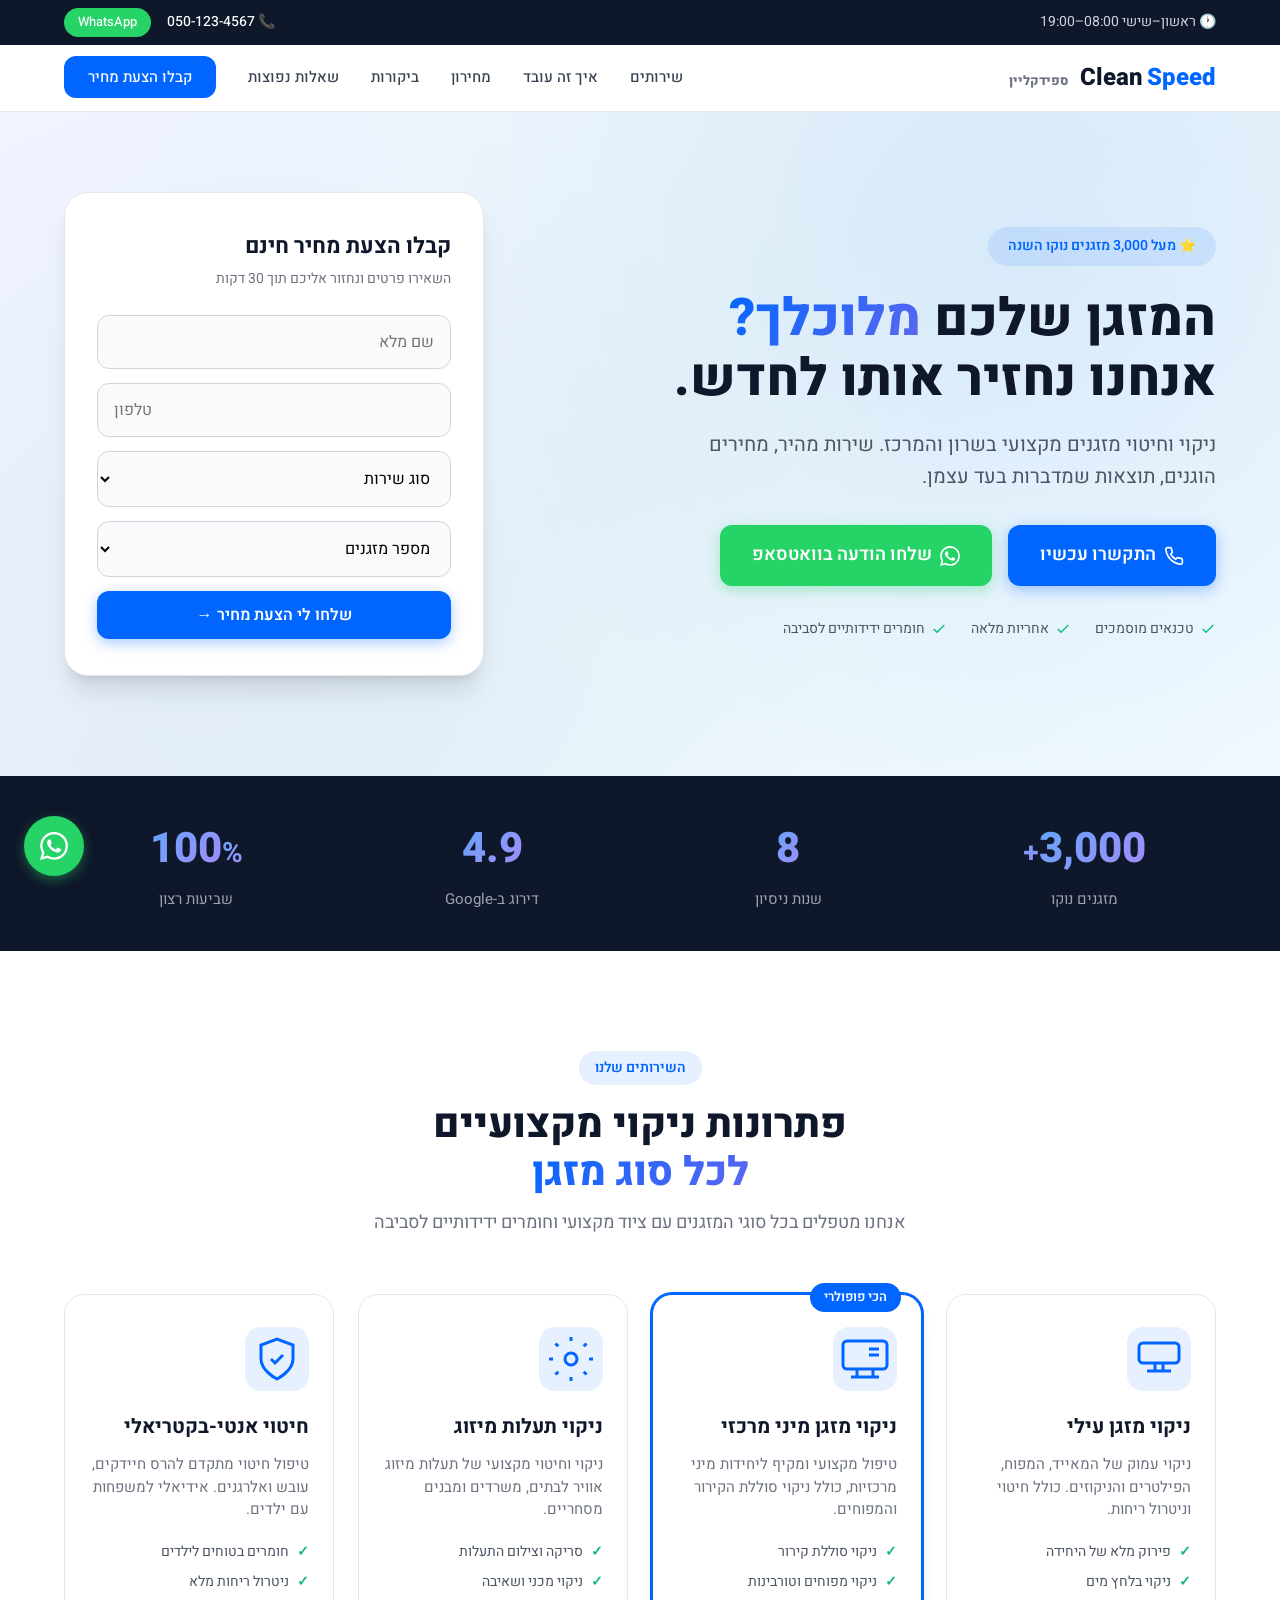
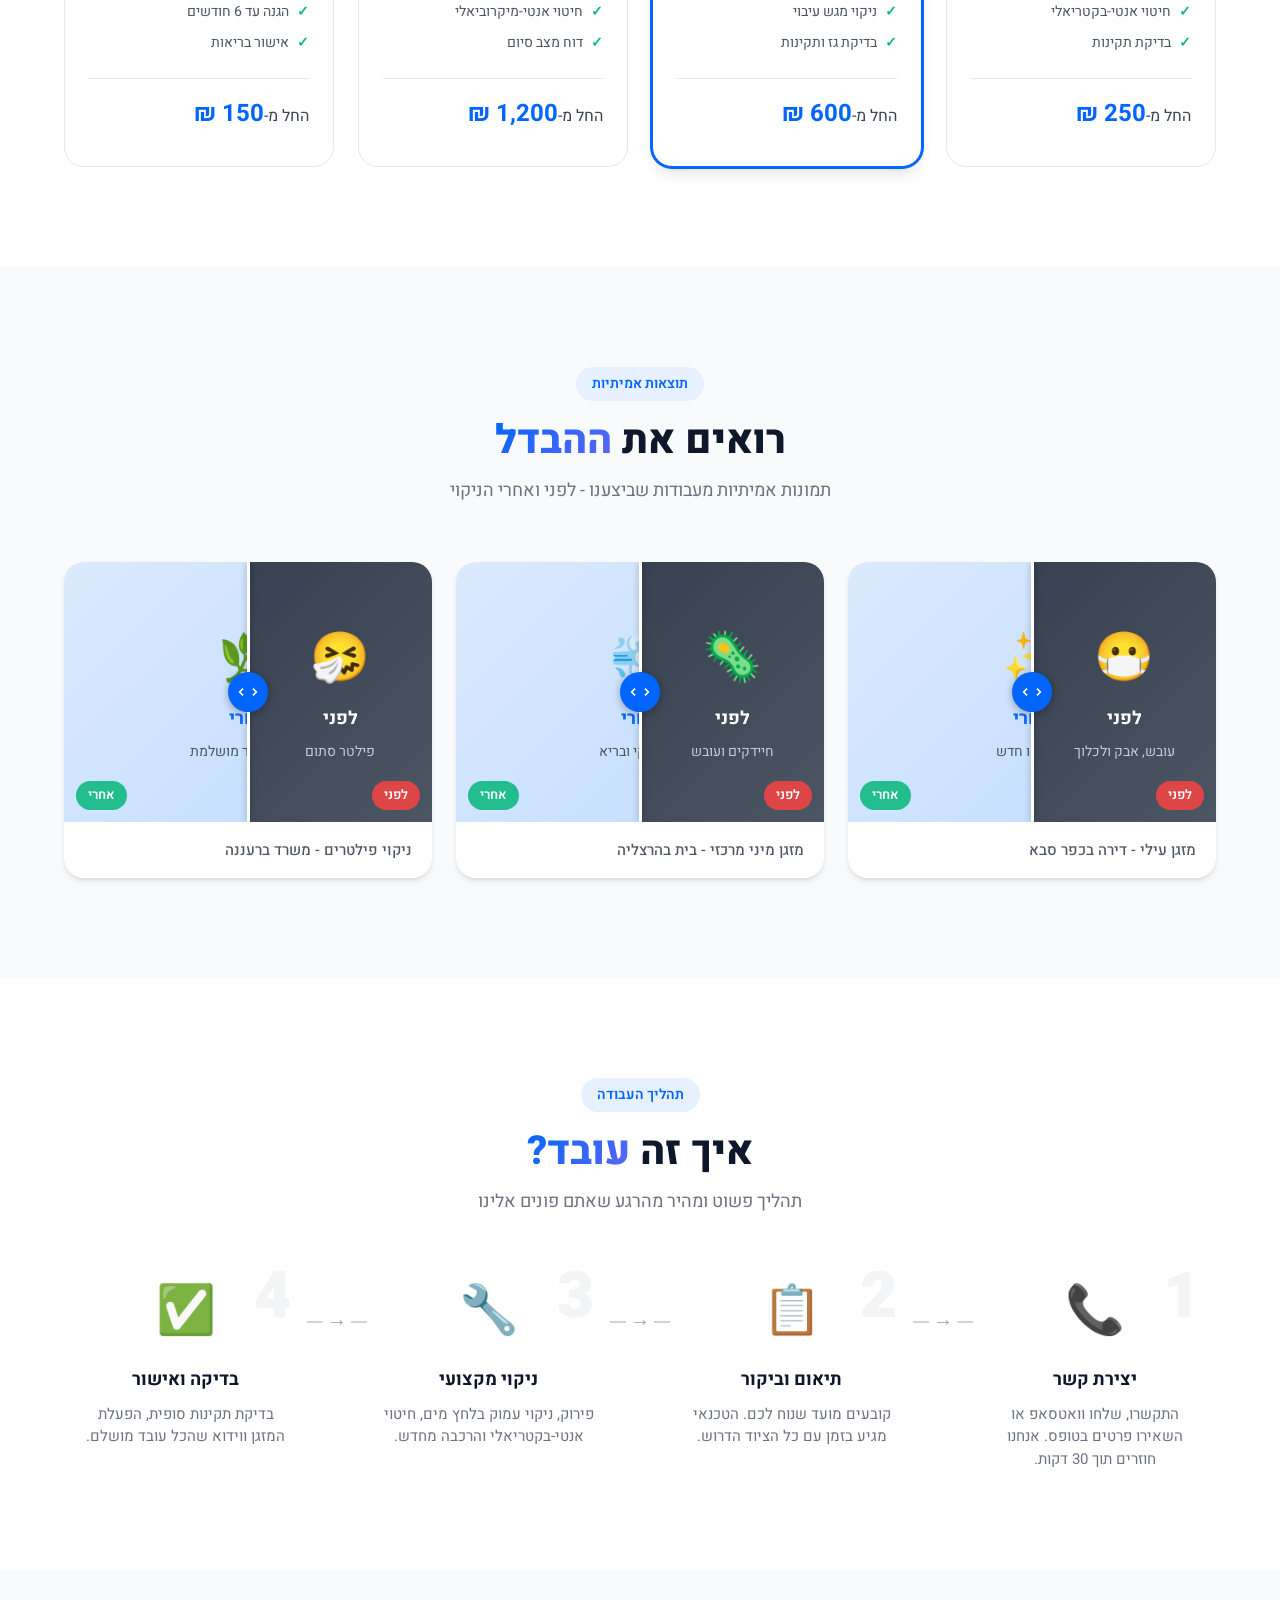
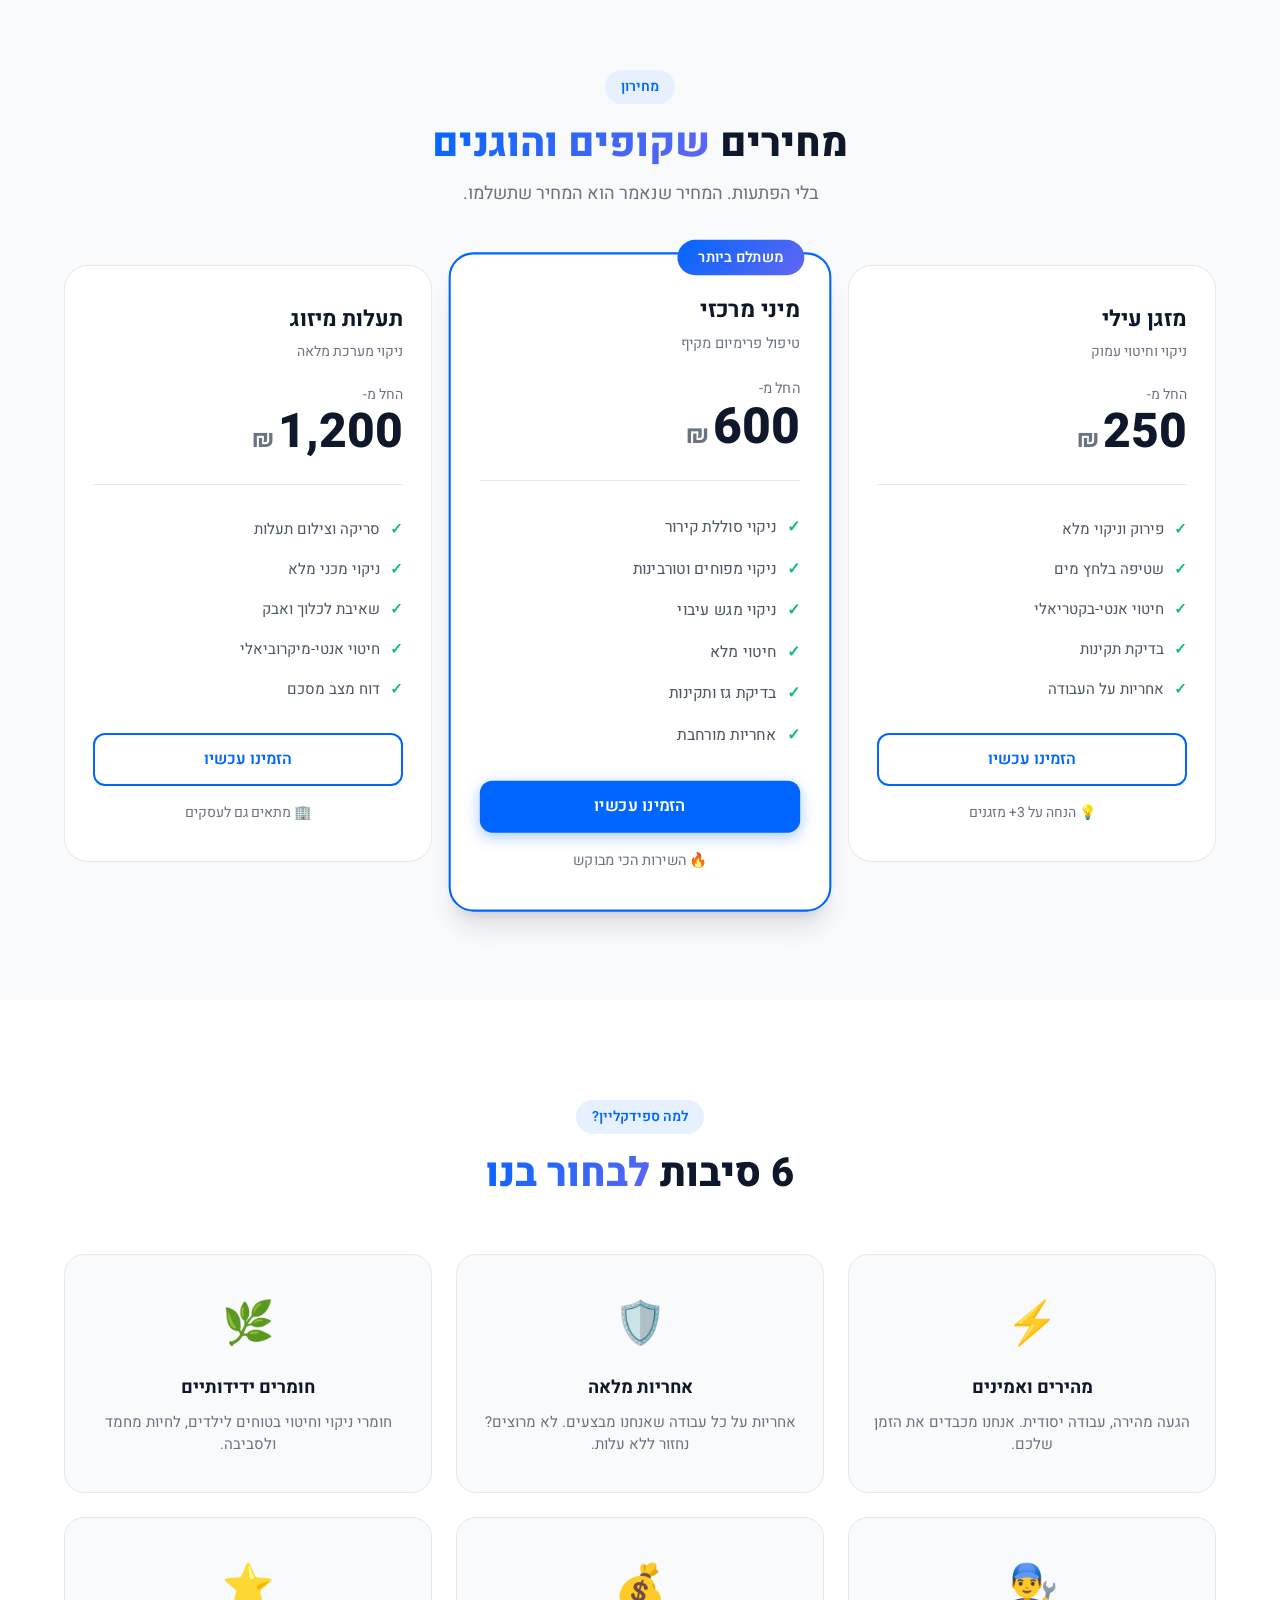
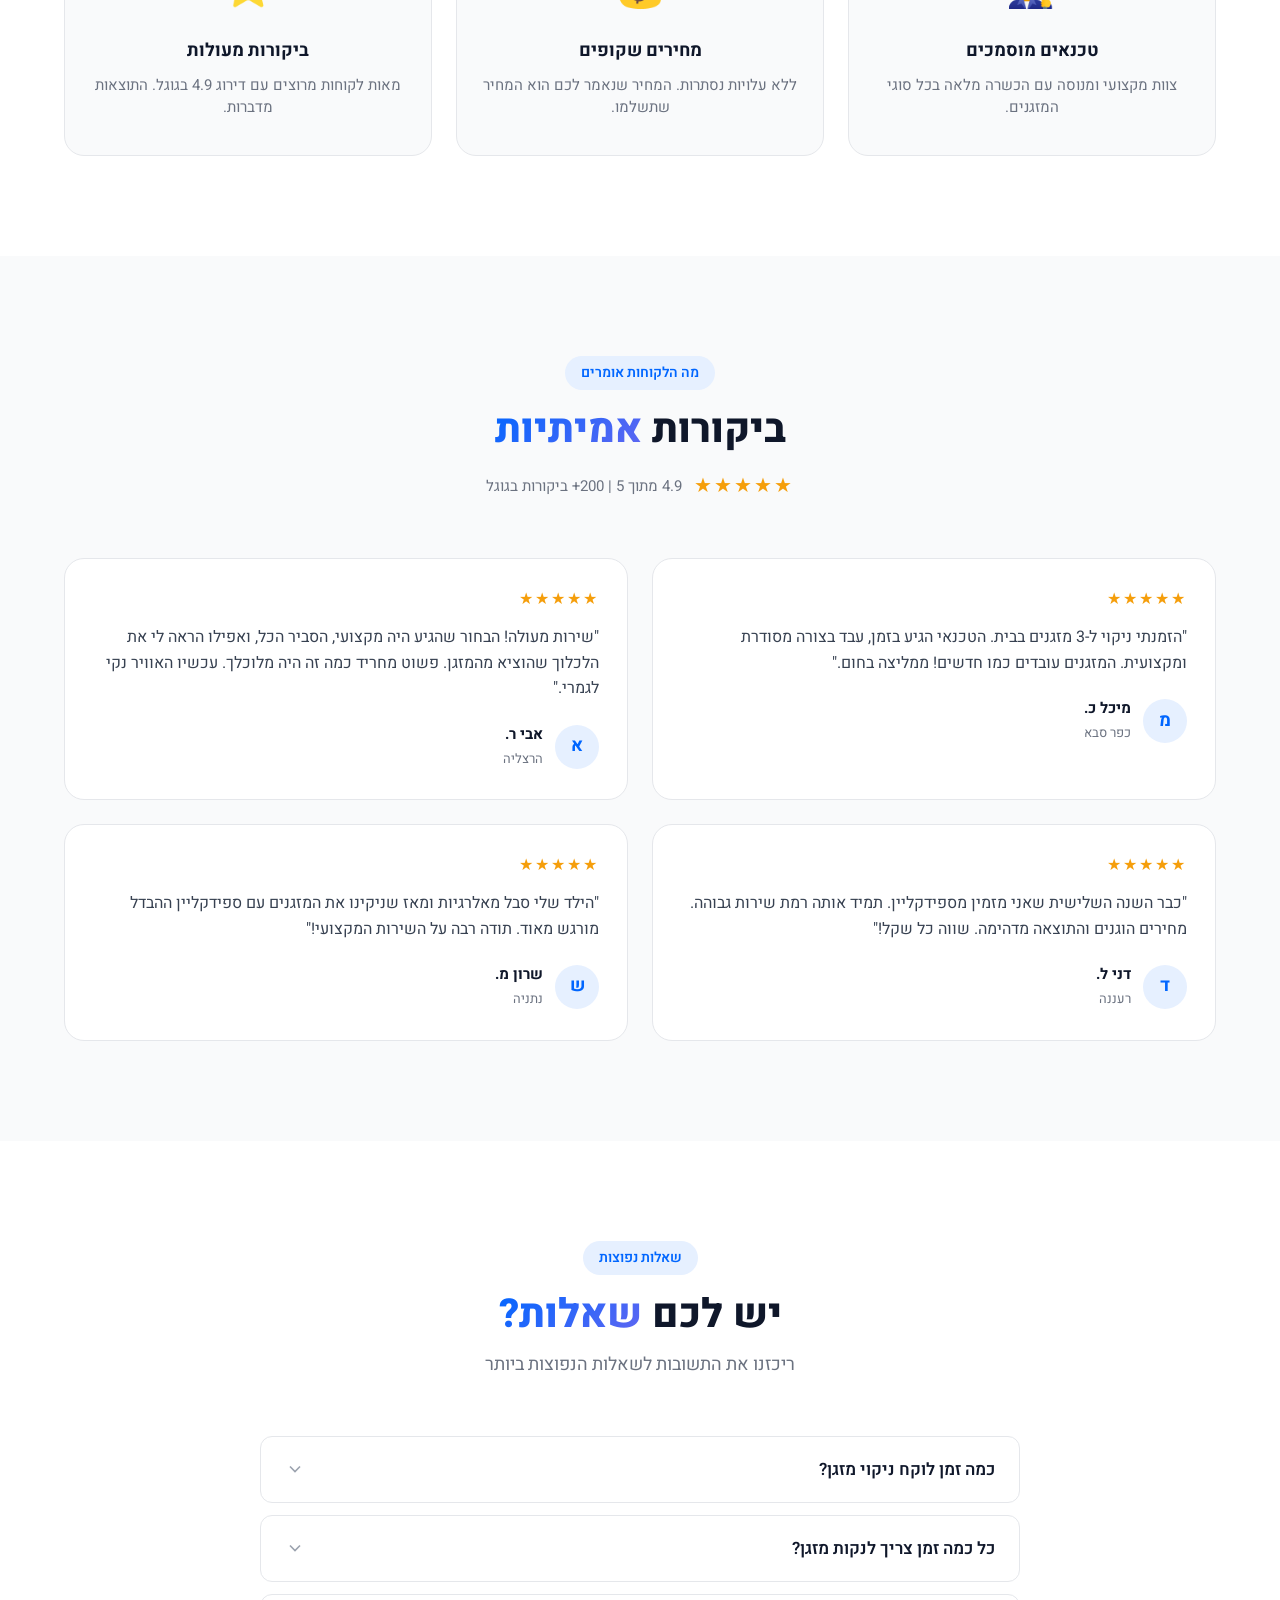
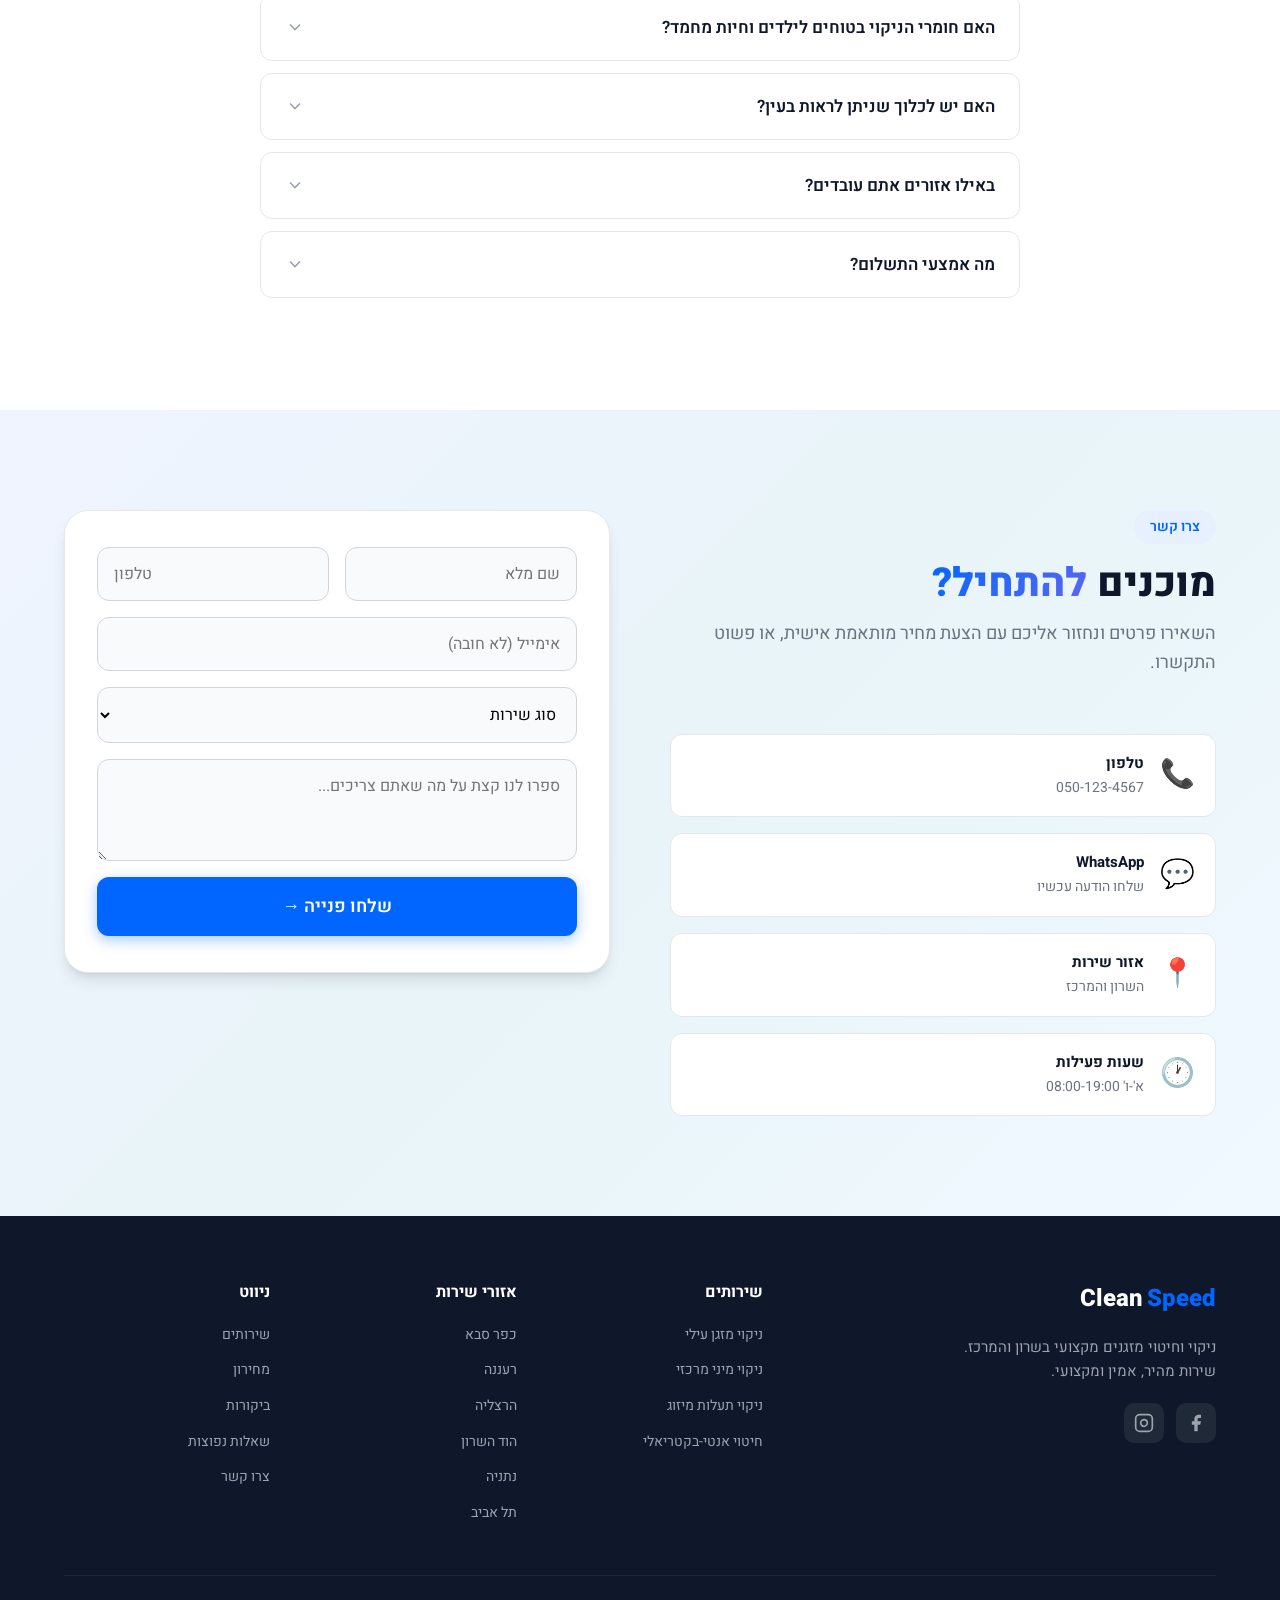
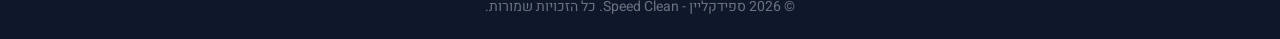
==== service/index.html @ d0c2c6c5 "Add /service slug page with updated SEO metadata Create service/index.html for lp.speed-clean.co.il/" ====
<!DOCTYPE html>
<html lang="he" dir="rtl">
<head>
  <meta charset="UTF-8" />
  <meta name="viewport" content="width=device-width, initial-scale=1.0" />
  <title>ספיד קלין | ניקוי וחיטוי מזגנים מקצועי - נשימה נקייה מתחילה כאן</title>
  <meta name="description" content="המזגן מוציא ריח רע? צורך יותר חשמל? ניקוי עמוק בטכנולוגיית לחץ מים, הסרת עובש וחיטוי אנטי-בקטריאלי תוך 60 דקות. הזמינו עכשיו שירות מקצועי בשרון ובמרכז" />
  <link rel="preconnect" href="https://fonts.googleapis.com" />
  <link rel="preconnect" href="https://fonts.gstatic.com" crossorigin />
  <link href="https://fonts.googleapis.com/css2?family=Heebo:wght@300;400;500;600;700;800;900&display=swap" rel="stylesheet" />
  <link rel="canonical" href="https://lp.speed-clean.co.il/service" />
  <link rel="stylesheet" href="../style.css" />
</head>
<body>
  <!-- Top Bar -->
  <div class="top-bar">
    <div class="container top-bar-inner">
      <span class="top-bar-text">🕐 ראשון–שישי 08:00–19:00</span>
      <div class="top-bar-actions">
        <a href="tel:0501234567" class="top-bar-phone">📞 050-123-4567</a>
        <a href="https://wa.me/972501234567" class="top-bar-whatsapp" target="_blank" rel="noopener">WhatsApp</a>
      </div>
    </div>
  </div>

  <!-- Navigation -->
  <nav class="navbar" id="navbar">
    <div class="container nav-inner">
      <a href="#" class="logo">
        <span class="logo-speed">Speed</span><span class="logo-clean">Clean</span>
        <span class="logo-he">ספידקליין</span>
      </a>
      <button class="mobile-menu-btn" id="mobileMenuBtn" aria-label="תפריט">
        <span></span><span></span><span></span>
      </button>
      <ul class="nav-links" id="navLinks">
        <li><a href="#services">שירותים</a></li>
        <li><a href="#process">איך זה עובד</a></li>
        <li><a href="#pricing">מחירון</a></li>
        <li><a href="#reviews">ביקורות</a></li>
        <li><a href="#faq">שאלות נפוצות</a></li>
        <li><a href="#contact" class="nav-cta">קבלו הצעת מחיר</a></li>
      </ul>
    </div>
  </nav>

  <!-- Hero Section -->
  <section class="hero" id="hero">
    <div class="hero-bg"></div>
    <div class="container hero-inner">
      <div class="hero-content">
        <div class="hero-badge">⭐ מעל 3,000 מזגנים נוקו השנה</div>
        <h1>המזגן שלכם <span class="text-gradient">מלוכלך?</span><br />אנחנו נחזיר אותו לחדש.</h1>
        <p class="hero-sub">ניקוי וחיטוי מזגנים מקצועי בשרון והמרכז. שירות מהיר, מחירים הוגנים, תוצאות שמדברות בעד עצמן.</p>
        <div class="hero-buttons">
          <a href="tel:0501234567" class="btn btn-primary btn-lg">
            <svg width="20" height="20" viewBox="0 0 24 24" fill="none" stroke="currentColor" stroke-width="2"><path d="M22 16.92v3a2 2 0 0 1-2.18 2 19.79 19.79 0 0 1-8.63-3.07 19.5 19.5 0 0 1-6-6 19.79 19.79 0 0 1-3.07-8.67A2 2 0 0 1 4.11 2h3a2 2 0 0 1 2 1.72c.127.96.361 1.903.7 2.81a2 2 0 0 1-.45 2.11L8.09 9.91a16 16 0 0 0 6 6l1.27-1.27a2 2 0 0 1 2.11-.45c.907.339 1.85.573 2.81.7A2 2 0 0 1 22 16.92z"/></svg>
            התקשרו עכשיו
          </a>
          <a href="https://wa.me/972501234567?text=היי, אשמח לקבל הצעת מחיר לניקוי מזגן" class="btn btn-whatsapp btn-lg" target="_blank" rel="noopener">
            <svg width="20" height="20" viewBox="0 0 24 24" fill="currentColor"><path d="M17.472 14.382c-.297-.149-1.758-.867-2.03-.967-.273-.099-.471-.148-.67.15-.197.297-.767.966-.94 1.164-.173.199-.347.223-.644.075-.297-.15-1.255-.463-2.39-1.475-.883-.788-1.48-1.761-1.653-2.059-.173-.297-.018-.458.13-.606.134-.133.298-.347.446-.52.149-.174.198-.298.298-.497.099-.198.05-.371-.025-.52-.075-.149-.669-1.612-.916-2.207-.242-.579-.487-.5-.669-.51-.173-.008-.371-.01-.57-.01-.198 0-.52.074-.792.372-.272.297-1.04 1.016-1.04 2.479 0 1.462 1.065 2.875 1.213 3.074.149.198 2.096 3.2 5.077 4.487.709.306 1.262.489 1.694.625.712.227 1.36.195 1.871.118.571-.085 1.758-.719 2.006-1.413.248-.694.248-1.289.173-1.413-.074-.124-.272-.198-.57-.347m-5.421 7.403h-.004a9.87 9.87 0 01-5.031-1.378l-.361-.214-3.741.982.998-3.648-.235-.374a9.86 9.86 0 01-1.51-5.26c.001-5.45 4.436-9.884 9.888-9.884 2.64 0 5.122 1.03 6.988 2.898a9.825 9.825 0 012.893 6.994c-.003 5.45-4.437 9.884-9.885 9.884m8.413-18.297A11.815 11.815 0 0012.05 0C5.495 0 .16 5.335.157 11.892c0 2.096.547 4.142 1.588 5.945L.057 24l6.305-1.654a11.882 11.882 0 005.683 1.448h.005c6.554 0 11.89-5.335 11.893-11.893a11.821 11.821 0 00-3.48-8.413z"/></svg>
            שלחו הודעה בוואטסאפ
          </a>
        </div>
        <div class="hero-trust">
          <div class="trust-item">
            <svg width="16" height="16" viewBox="0 0 24 24" fill="none" stroke="#10b981" stroke-width="2"><polyline points="20 6 9 17 4 12"/></svg>
            <span>טכנאים מוסמכים</span>
          </div>
          <div class="trust-item">
            <svg width="16" height="16" viewBox="0 0 24 24" fill="none" stroke="#10b981" stroke-width="2"><polyline points="20 6 9 17 4 12"/></svg>
            <span>אחריות מלאה</span>
          </div>
          <div class="trust-item">
            <svg width="16" height="16" viewBox="0 0 24 24" fill="none" stroke="#10b981" stroke-width="2"><polyline points="20 6 9 17 4 12"/></svg>
            <span>חומרים ידידותיים לסביבה</span>
          </div>
        </div>
      </div>
      <div class="hero-form-wrapper">
        <div class="hero-form-card">
          <h3>קבלו הצעת מחיר חינם</h3>
          <p>השאירו פרטים ונחזור אליכם תוך 30 דקות</p>
          <form class="hero-form" id="heroForm">
            <input type="text" name="name" placeholder="שם מלא" required />
            <input type="tel" name="phone" placeholder="טלפון" required />
            <select name="service" required>
              <option value="" disabled selected>סוג שירות</option>
              <option value="wall">ניקוי מזגן עילי</option>
              <option value="mini-central">ניקוי מזגן מיני מרכזי</option>
              <option value="ducts">ניקוי תעלות מיזוג</option>
              <option value="disinfection">חיטוי אנטי-בקטריאלי</option>
              <option value="other">אחר</option>
            </select>
            <select name="units">
              <option value="" disabled selected>מספר מזגנים</option>
              <option value="1">מזגן 1</option>
              <option value="2">2 מזגנים</option>
              <option value="3">3 מזגנים</option>
              <option value="4">4 מזגנים</option>
              <option value="5+">5 ומעלה</option>
            </select>
            <button type="submit" class="btn btn-primary btn-block">שלחו לי הצעת מחיר →</button>
          </form>
        </div>
      </div>
    </div>
  </section>

  <!-- Stats Bar -->
  <section class="stats-bar">
    <div class="container stats-inner">
      <div class="stat-item">
        <span class="stat-number" data-target="3000">0</span><span class="stat-plus">+</span>
        <span class="stat-label">מזגנים נוקו</span>
      </div>
      <div class="stat-item">
        <span class="stat-number" data-target="8">0</span>
        <span class="stat-label">שנות ניסיון</span>
      </div>
      <div class="stat-item">
        <span class="stat-number" data-target="4.9" data-decimals="1">0</span>
        <span class="stat-label">דירוג ב-Google</span>
      </div>
      <div class="stat-item">
        <span class="stat-number" data-target="100">0</span><span class="stat-percent">%</span>
        <span class="stat-label">שביעות רצון</span>
      </div>
    </div>
  </section>

  <!-- Services Section -->
  <section class="services" id="services">
    <div class="container">
      <div class="section-header">
        <span class="section-tag">השירותים שלנו</span>
        <h2>פתרונות ניקוי מקצועיים<br /><span class="text-gradient">לכל סוג מזגן</span></h2>
        <p>אנחנו מטפלים בכל סוגי המזגנים עם ציוד מקצועי וחומרים ידידותיים לסביבה</p>
      </div>
      <div class="services-grid">
        <div class="service-card">
          <div class="service-icon">
            <svg width="48" height="48" viewBox="0 0 24 24" fill="none" stroke="currentColor" stroke-width="1.5"><rect x="2" y="4" width="20" height="10" rx="2"/><path d="M6 18h12"/><path d="M10 14v4"/><path d="M14 14v4"/><path d="M6 8h.01M9 8h.01M12 8h.01"/></svg>
          </div>
          <h3>ניקוי מזגן עילי</h3>
          <p>ניקוי עמוק של המאייד, המפוח, הפילטרים והניקוזים. כולל חיטוי וניטרול ריחות.</p>
          <ul class="service-features">
            <li>פירוק מלא של היחידה</li>
            <li>ניקוי בלחץ מים</li>
            <li>חיטוי אנטי-בקטריאלי</li>
            <li>בדיקת תקינות</li>
          </ul>
          <div class="service-price">החל מ-<strong>250 ₪</strong></div>
        </div>
        <div class="service-card featured">
          <div class="service-badge">הכי פופולרי</div>
          <div class="service-icon">
            <svg width="48" height="48" viewBox="0 0 24 24" fill="none" stroke="currentColor" stroke-width="1.5"><rect x="1" y="3" width="22" height="14" rx="2"/><path d="M5 21h14"/><path d="M8 17v4"/><path d="M16 17v4"/><path d="M5 7h.01M8 7h.01M11 7h.01M5 10h.01M8 10h.01M11 10h.01M14 7h5M14 10h5"/></svg>
          </div>
          <h3>ניקוי מזגן מיני מרכזי</h3>
          <p>טיפול מקצועי ומקיף ליחידות מיני מרכזיות, כולל ניקוי סוללת הקירור והמפוחים.</p>
          <ul class="service-features">
            <li>ניקוי סוללת קירור</li>
            <li>ניקוי מפוחים וטורבינות</li>
            <li>ניקוי מגש עיבוי</li>
            <li>בדיקת גז ותקינות</li>
          </ul>
          <div class="service-price">החל מ-<strong>600 ₪</strong></div>
        </div>
        <div class="service-card">
          <div class="service-icon">
            <svg width="48" height="48" viewBox="0 0 24 24" fill="none" stroke="currentColor" stroke-width="1.5"><circle cx="12" cy="12" r="3"/><path d="M12 1v2M12 21v2M4.22 4.22l1.42 1.42M18.36 18.36l1.42 1.42M1 12h2M21 12h2M4.22 19.78l1.42-1.42M18.36 5.64l1.42-1.42"/></svg>
          </div>
          <h3>ניקוי תעלות מיזוג</h3>
          <p>ניקוי וחיטוי מקצועי של תעלות מיזוג אוויר לבתים, משרדים ומבנים מסחריים.</p>
          <ul class="service-features">
            <li>סריקה וצילום התעלות</li>
            <li>ניקוי מכני ושאיבה</li>
            <li>חיטוי אנטי-מיקרוביאלי</li>
            <li>דוח מצב סיום</li>
          </ul>
          <div class="service-price">החל מ-<strong>1,200 ₪</strong></div>
        </div>
        <div class="service-card">
          <div class="service-icon">
            <svg width="48" height="48" viewBox="0 0 24 24" fill="none" stroke="currentColor" stroke-width="1.5"><path d="M12 22s8-4 8-10V5l-8-3-8 3v7c0 6 8 10 8 10z"/><path d="M9 12l2 2 4-4"/></svg>
          </div>
          <h3>חיטוי אנטי-בקטריאלי</h3>
          <p>טיפול חיטוי מתקדם להרס חיידקים, עובש ואלרגנים. אידיאלי למשפחות עם ילדים.</p>
          <ul class="service-features">
            <li>חומרים בטוחים לילדים</li>
            <li>ניטרול ריחות מלא</li>
            <li>הגנה עד 6 חודשים</li>
            <li>אישור בריאות</li>
          </ul>
          <div class="service-price">החל מ-<strong>150 ₪</strong></div>
        </div>
      </div>
    </div>
  </section>

  <!-- Before/After Section -->
  <section class="before-after" id="results">
    <div class="container">
      <div class="section-header">
        <span class="section-tag">תוצאות אמיתיות</span>
        <h2>רואים את <span class="text-gradient">ההבדל</span></h2>
        <p>תמונות אמיתיות מעבודות שביצענו - לפני ואחרי הניקוי</p>
      </div>
      <div class="ba-grid">
        <div class="ba-card">
          <div class="ba-slider" data-ba>
            <div class="ba-before">
              <div class="ba-placeholder ba-dirty">
                <div class="ba-placeholder-icon">😷</div>
                <div class="ba-placeholder-text">לפני</div>
                <div class="ba-placeholder-desc">עובש, אבק ולכלוך</div>
              </div>
              <span class="ba-label">לפני</span>
            </div>
            <div class="ba-after">
              <div class="ba-placeholder ba-clean">
                <div class="ba-placeholder-icon">✨</div>
                <div class="ba-placeholder-text">אחרי</div>
                <div class="ba-placeholder-desc">נקי כמו חדש</div>
              </div>
              <span class="ba-label">אחרי</span>
            </div>
            <div class="ba-handle">
              <div class="ba-handle-line"></div>
              <div class="ba-handle-circle">
                <svg width="20" height="20" viewBox="0 0 24 24" fill="none" stroke="white" stroke-width="2"><path d="M18 8l4 4-4 4M6 8l-4 4 4 4"/></svg>
              </div>
              <div class="ba-handle-line"></div>
            </div>
          </div>
          <p class="ba-caption">מזגן עילי - דירה בכפר סבא</p>
        </div>
        <div class="ba-card">
          <div class="ba-slider" data-ba>
            <div class="ba-before">
              <div class="ba-placeholder ba-dirty">
                <div class="ba-placeholder-icon">🦠</div>
                <div class="ba-placeholder-text">לפני</div>
                <div class="ba-placeholder-desc">חיידקים ועובש</div>
              </div>
              <span class="ba-label">לפני</span>
            </div>
            <div class="ba-after">
              <div class="ba-placeholder ba-clean">
                <div class="ba-placeholder-icon">💨</div>
                <div class="ba-placeholder-text">אחרי</div>
                <div class="ba-placeholder-desc">אוויר נקי ובריא</div>
              </div>
              <span class="ba-label">אחרי</span>
            </div>
            <div class="ba-handle">
              <div class="ba-handle-line"></div>
              <div class="ba-handle-circle">
                <svg width="20" height="20" viewBox="0 0 24 24" fill="none" stroke="white" stroke-width="2"><path d="M18 8l4 4-4 4M6 8l-4 4 4 4"/></svg>
              </div>
              <div class="ba-handle-line"></div>
            </div>
          </div>
          <p class="ba-caption">מזגן מיני מרכזי - בית בהרצליה</p>
        </div>
        <div class="ba-card">
          <div class="ba-slider" data-ba>
            <div class="ba-before">
              <div class="ba-placeholder ba-dirty">
                <div class="ba-placeholder-icon">🤧</div>
                <div class="ba-placeholder-text">לפני</div>
                <div class="ba-placeholder-desc">פילטר סתום</div>
              </div>
              <span class="ba-label">לפני</span>
            </div>
            <div class="ba-after">
              <div class="ba-placeholder ba-clean">
                <div class="ba-placeholder-icon">🌿</div>
                <div class="ba-placeholder-text">אחרי</div>
                <div class="ba-placeholder-desc">זרימת אוויר מושלמת</div>
              </div>
              <span class="ba-label">אחרי</span>
            </div>
            <div class="ba-handle">
              <div class="ba-handle-line"></div>
              <div class="ba-handle-circle">
                <svg width="20" height="20" viewBox="0 0 24 24" fill="none" stroke="white" stroke-width="2"><path d="M18 8l4 4-4 4M6 8l-4 4 4 4"/></svg>
              </div>
              <div class="ba-handle-line"></div>
            </div>
          </div>
          <p class="ba-caption">ניקוי פילטרים - משרד ברעננה</p>
        </div>
      </div>
    </div>
  </section>

  <!-- Process Section -->
  <section class="process" id="process">
    <div class="container">
      <div class="section-header">
        <span class="section-tag">תהליך העבודה</span>
        <h2>איך זה <span class="text-gradient">עובד?</span></h2>
        <p>תהליך פשוט ומהיר מהרגע שאתם פונים אלינו</p>
      </div>
      <div class="process-steps">
        <div class="process-step">
          <div class="step-number">1</div>
          <div class="step-icon">📞</div>
          <h3>יצירת קשר</h3>
          <p>התקשרו, שלחו וואטסאפ או השאירו פרטים בטופס. אנחנו חוזרים תוך 30 דקות.</p>
        </div>
        <div class="process-connector"></div>
        <div class="process-step">
          <div class="step-number">2</div>
          <div class="step-icon">📋</div>
          <h3>תיאום וביקור</h3>
          <p>קובעים מועד שנוח לכם. הטכנאי מגיע בזמן עם כל הציוד הדרוש.</p>
        </div>
        <div class="process-connector"></div>
        <div class="process-step">
          <div class="step-number">3</div>
          <div class="step-icon">🔧</div>
          <h3>ניקוי מקצועי</h3>
          <p>פירוק, ניקוי עמוק בלחץ מים, חיטוי אנטי-בקטריאלי והרכבה מחדש.</p>
        </div>
        <div class="process-connector"></div>
        <div class="process-step">
          <div class="step-number">4</div>
          <div class="step-icon">✅</div>
          <h3>בדיקה ואישור</h3>
          <p>בדיקת תקינות סופית, הפעלת המזגן ווידוא שהכל עובד מושלם.</p>
        </div>
      </div>
    </div>
  </section>

  <!-- Pricing Section -->
  <section class="pricing" id="pricing">
    <div class="container">
      <div class="section-header">
        <span class="section-tag">מחירון</span>
        <h2>מחירים <span class="text-gradient">שקופים והוגנים</span></h2>
        <p>בלי הפתעות. המחיר שנאמר הוא המחיר שתשלמו.</p>
      </div>
      <div class="pricing-grid">
        <div class="price-card">
          <div class="price-header">
            <h3>מזגן עילי</h3>
            <p>ניקוי וחיטוי עמוק</p>
          </div>
          <div class="price-amount">
            <span class="price-from">החל מ-</span>
            <span class="price-value">250</span>
            <span class="price-currency">₪</span>
          </div>
          <ul class="price-features">
            <li>פירוק וניקוי מלא</li>
            <li>שטיפה בלחץ מים</li>
            <li>חיטוי אנטי-בקטריאלי</li>
            <li>בדיקת תקינות</li>
            <li>אחריות על העבודה</li>
          </ul>
          <a href="#contact" class="btn btn-outline btn-block">הזמינו עכשיו</a>
          <div class="price-note">💡 הנחה על 3+ מזגנים</div>
        </div>
        <div class="price-card popular">
          <div class="popular-badge">משתלם ביותר</div>
          <div class="price-header">
            <h3>מיני מרכזי</h3>
            <p>טיפול פרימיום מקיף</p>
          </div>
          <div class="price-amount">
            <span class="price-from">החל מ-</span>
            <span class="price-value">600</span>
            <span class="price-currency">₪</span>
          </div>
          <ul class="price-features">
            <li>ניקוי סוללת קירור</li>
            <li>ניקוי מפוחים וטורבינות</li>
            <li>ניקוי מגש עיבוי</li>
            <li>חיטוי מלא</li>
            <li>בדיקת גז ותקינות</li>
            <li>אחריות מורחבת</li>
          </ul>
          <a href="#contact" class="btn btn-primary btn-block">הזמינו עכשיו</a>
          <div class="price-note">🔥 השירות הכי מבוקש</div>
        </div>
        <div class="price-card">
          <div class="price-header">
            <h3>תעלות מיזוג</h3>
            <p>ניקוי מערכת מלאה</p>
          </div>
          <div class="price-amount">
            <span class="price-from">החל מ-</span>
            <span class="price-value">1,200</span>
            <span class="price-currency">₪</span>
          </div>
          <ul class="price-features">
            <li>סריקה וצילום תעלות</li>
            <li>ניקוי מכני מלא</li>
            <li>שאיבת לכלוך ואבק</li>
            <li>חיטוי אנטי-מיקרוביאלי</li>
            <li>דוח מצב מסכם</li>
          </ul>
          <a href="#contact" class="btn btn-outline btn-block">הזמינו עכשיו</a>
          <div class="price-note">🏢 מתאים גם לעסקים</div>
        </div>
      </div>
    </div>
  </section>

  <!-- Why Us Section -->
  <section class="why-us">
    <div class="container">
      <div class="section-header">
        <span class="section-tag">למה ספידקליין?</span>
        <h2>6 סיבות <span class="text-gradient">לבחור בנו</span></h2>
      </div>
      <div class="why-grid">
        <div class="why-card">
          <div class="why-icon">⚡</div>
          <h3>מהירים ואמינים</h3>
          <p>הגעה מהירה, עבודה יסודית. אנחנו מכבדים את הזמן שלכם.</p>
        </div>
        <div class="why-card">
          <div class="why-icon">🛡️</div>
          <h3>אחריות מלאה</h3>
          <p>אחריות על כל עבודה שאנחנו מבצעים. לא מרוצים? נחזור ללא עלות.</p>
        </div>
        <div class="why-card">
          <div class="why-icon">🌿</div>
          <h3>חומרים ידידותיים</h3>
          <p>חומרי ניקוי וחיטוי בטוחים לילדים, לחיות מחמד ולסביבה.</p>
        </div>
        <div class="why-card">
          <div class="why-icon">👨‍🔧</div>
          <h3>טכנאים מוסמכים</h3>
          <p>צוות מקצועי ומנוסה עם הכשרה מלאה בכל סוגי המזגנים.</p>
        </div>
        <div class="why-card">
          <div class="why-icon">💰</div>
          <h3>מחירים שקופים</h3>
          <p>ללא עלויות נסתרות. המחיר שנאמר לכם הוא המחיר שתשלמו.</p>
        </div>
        <div class="why-card">
          <div class="why-icon">⭐</div>
          <h3>ביקורות מעולות</h3>
          <p>מאות לקוחות מרוצים עם דירוג 4.9 בגוגל. התוצאות מדברות.</p>
        </div>
      </div>
    </div>
  </section>

  <!-- Reviews Section -->
  <section class="reviews" id="reviews">
    <div class="container">
      <div class="section-header">
        <span class="section-tag">מה הלקוחות אומרים</span>
        <h2>ביקורות <span class="text-gradient">אמיתיות</span></h2>
        <div class="google-rating">
          <div class="stars">★★★★★</div>
          <span>4.9 מתוך 5 | 200+ ביקורות בגוגל</span>
        </div>
      </div>
      <div class="reviews-grid">
        <div class="review-card">
          <div class="review-stars">★★★★★</div>
          <p class="review-text">"הזמנתי ניקוי ל-3 מזגנים בבית. הטכנאי הגיע בזמן, עבד בצורה מסודרת ומקצועית. המזגנים עובדים כמו חדשים! ממליצה בחום."</p>
          <div class="review-author">
            <div class="review-avatar">מ</div>
            <div>
              <strong>מיכל כ.</strong>
              <span>כפר סבא</span>
            </div>
          </div>
        </div>
        <div class="review-card">
          <div class="review-stars">★★★★★</div>
          <p class="review-text">"שירות מעולה! הבחור שהגיע היה מקצועי, הסביר הכל, ואפילו הראה לי את הלכלוך שהוציא מהמזגן. פשוט מחריד כמה זה היה מלוכלך. עכשיו האוויר נקי לגמרי."</p>
          <div class="review-author">
            <div class="review-avatar">א</div>
            <div>
              <strong>אבי ר.</strong>
              <span>הרצליה</span>
            </div>
          </div>
        </div>
        <div class="review-card">
          <div class="review-stars">★★★★★</div>
          <p class="review-text">"כבר השנה השלישית שאני מזמין מספידקליין. תמיד אותה רמת שירות גבוהה. מחירים הוגנים והתוצאה מדהימה. שווה כל שקל!"</p>
          <div class="review-author">
            <div class="review-avatar">ד</div>
            <div>
              <strong>דני ל.</strong>
              <span>רעננה</span>
            </div>
          </div>
        </div>
        <div class="review-card">
          <div class="review-stars">★★★★★</div>
          <p class="review-text">"הילד שלי סבל מאלרגיות ומאז שניקינו את המזגנים עם ספידקליין ההבדל מורגש מאוד. תודה רבה על השירות המקצועי!"</p>
          <div class="review-author">
            <div class="review-avatar">ש</div>
            <div>
              <strong>שרון מ.</strong>
              <span>נתניה</span>
            </div>
          </div>
        </div>
      </div>
    </div>
  </section>

  <!-- FAQ Section -->
  <section class="faq" id="faq">
    <div class="container">
      <div class="section-header">
        <span class="section-tag">שאלות נפוצות</span>
        <h2>יש לכם <span class="text-gradient">שאלות?</span></h2>
        <p>ריכזנו את התשובות לשאלות הנפוצות ביותר</p>
      </div>
      <div class="faq-list">
        <div class="faq-item">
          <button class="faq-question">
            <span>כמה זמן לוקח ניקוי מזגן?</span>
            <svg class="faq-chevron" width="20" height="20" viewBox="0 0 24 24" fill="none" stroke="currentColor" stroke-width="2"><polyline points="6 9 12 15 18 9"/></svg>
          </button>
          <div class="faq-answer">
            <p>ניקוי מזגן עילי רגיל לוקח כ-30-45 דקות. ניקוי מזגן מיני מרכזי לוקח כ-60-90 דקות. משך הזמן עשוי להשתנות בהתאם למצב המזגן ורמת הלכלוך.</p>
          </div>
        </div>
        <div class="faq-item">
          <button class="faq-question">
            <span>כל כמה זמן צריך לנקות מזגן?</span>
            <svg class="faq-chevron" width="20" height="20" viewBox="0 0 24 24" fill="none" stroke="currentColor" stroke-width="2"><polyline points="6 9 12 15 18 9"/></svg>
          </button>
          <div class="faq-answer">
            <p>מומלץ לנקות את המזגנים לפחות פעם בשנה, רצוי לפני תחילת עונת הקיץ. במקומות עם ריכוז אבק גבוה או שימוש אינטנסיבי, מומלץ כל 6 חודשים.</p>
          </div>
        </div>
        <div class="faq-item">
          <button class="faq-question">
            <span>האם חומרי הניקוי בטוחים לילדים וחיות מחמד?</span>
            <svg class="faq-chevron" width="20" height="20" viewBox="0 0 24 24" fill="none" stroke="currentColor" stroke-width="2"><polyline points="6 9 12 15 18 9"/></svg>
          </button>
          <div class="faq-answer">
            <p>בהחלט! אנחנו משתמשים אך ורק בחומרים ידידותיים לסביבה ובטוחים לשימוש בסביבת ילדים וחיות מחמד. כל החומרים שלנו מאושרים ועומדים בתקנים המחמירים ביותר.</p>
          </div>
        </div>
        <div class="faq-item">
          <button class="faq-question">
            <span>האם יש לכלוך שניתן לראות בעין?</span>
            <svg class="faq-chevron" width="20" height="20" viewBox="0 0 24 24" fill="none" stroke="currentColor" stroke-width="2"><polyline points="6 9 12 15 18 9"/></svg>
          </button>
          <div class="faq-answer">
            <p>בהחלט. ברוב המקרים הלכלוך, העובש והחיידקים שמצטברים במזגן נראים בבירור. הטכנאים שלנו מראים ללקוחות את הלכלוך שהוציאו כדי שתראו בדיוק מה נשמתם עד עכשיו.</p>
          </div>
        </div>
        <div class="faq-item">
          <button class="faq-question">
            <span>באילו אזורים אתם עובדים?</span>
            <svg class="faq-chevron" width="20" height="20" viewBox="0 0 24 24" fill="none" stroke="currentColor" stroke-width="2"><polyline points="6 9 12 15 18 9"/></svg>
          </button>
          <div class="faq-answer">
            <p>אנחנו פועלים באזור השרון והמרכז: כפר סבא, רעננה, הוד השרון, הרצליה, נתניה, רמת השרון, פתח תקווה, תל אביב והסביבה. לא בטוחים אם אנחנו מגיעים אליכם? צרו קשר ונבדוק!</p>
          </div>
        </div>
        <div class="faq-item">
          <button class="faq-question">
            <span>מה אמצעי התשלום?</span>
            <svg class="faq-chevron" width="20" height="20" viewBox="0 0 24 24" fill="none" stroke="currentColor" stroke-width="2"><polyline points="6 9 12 15 18 9"/></svg>
          </button>
          <div class="faq-answer">
            <p>אנחנו מקבלים מזומן, ביט, PayBox, העברה בנקאית ושיקים. ניתן לשלם בכל דרך שנוחה לכם.</p>
          </div>
        </div>
      </div>
    </div>
  </section>

  <!-- Contact Section -->
  <section class="contact" id="contact">
    <div class="container">
      <div class="contact-inner">
        <div class="contact-info">
          <div class="section-header section-header-start">
            <span class="section-tag">צרו קשר</span>
            <h2>מוכנים <span class="text-gradient">להתחיל?</span></h2>
            <p>השאירו פרטים ונחזור אליכם עם הצעת מחיר מותאמת אישית, או פשוט התקשרו.</p>
          </div>
          <div class="contact-methods">
            <a href="tel:0501234567" class="contact-method">
              <div class="contact-method-icon">📞</div>
              <div>
                <strong>טלפון</strong>
                <span>050-123-4567</span>
              </div>
            </a>
            <a href="https://wa.me/972501234567" class="contact-method" target="_blank" rel="noopener">
              <div class="contact-method-icon">💬</div>
              <div>
                <strong>WhatsApp</strong>
                <span>שלחו הודעה עכשיו</span>
              </div>
            </a>
            <div class="contact-method">
              <div class="contact-method-icon">📍</div>
              <div>
                <strong>אזור שירות</strong>
                <span>השרון והמרכז</span>
              </div>
            </div>
            <div class="contact-method">
              <div class="contact-method-icon">🕐</div>
              <div>
                <strong>שעות פעילות</strong>
                <span>א'-ו' 08:00-19:00</span>
              </div>
            </div>
          </div>
        </div>
        <div class="contact-form-wrapper">
          <form class="contact-form" id="contactForm">
            <div class="form-row">
              <input type="text" name="name" placeholder="שם מלא" required />
              <input type="tel" name="phone" placeholder="טלפון" required />
            </div>
            <input type="email" name="email" placeholder="אימייל (לא חובה)" />
            <select name="service" required>
              <option value="" disabled selected>סוג שירות</option>
              <option value="wall">ניקוי מזגן עילי</option>
              <option value="mini-central">ניקוי מזגן מיני מרכזי</option>
              <option value="ducts">ניקוי תעלות מיזוג</option>
              <option value="disinfection">חיטוי אנטי-בקטריאלי</option>
              <option value="other">אחר</option>
            </select>
            <textarea name="message" rows="3" placeholder="ספרו לנו קצת על מה שאתם צריכים..."></textarea>
            <button type="submit" class="btn btn-primary btn-block btn-lg">שלחו פנייה →</button>
          </form>
        </div>
      </div>
    </div>
  </section>

  <!-- Footer -->
  <footer class="footer">
    <div class="container">
      <div class="footer-inner">
        <div class="footer-brand">
          <a href="#" class="logo">
            <span class="logo-speed">Speed</span><span class="logo-clean">Clean</span>
          </a>
          <p>ניקוי וחיטוי מזגנים מקצועי בשרון והמרכז. שירות מהיר, אמין ומקצועי.</p>
          <div class="footer-social">
            <a href="#" aria-label="Facebook">
              <svg width="20" height="20" viewBox="0 0 24 24" fill="currentColor"><path d="M18 2h-3a5 5 0 00-5 5v3H7v4h3v8h4v-8h3l1-4h-4V7a1 1 0 011-1h3z"/></svg>
            </a>
            <a href="#" aria-label="Instagram">
              <svg width="20" height="20" viewBox="0 0 24 24" fill="none" stroke="currentColor" stroke-width="2"><rect x="2" y="2" width="20" height="20" rx="5"/><path d="M16 11.37A4 4 0 1112.63 8 4 4 0 0116 11.37z"/><line x1="17.5" y1="6.5" x2="17.51" y2="6.5"/></svg>
            </a>
          </div>
        </div>
        <div class="footer-links">
          <h4>שירותים</h4>
          <ul>
            <li><a href="#services">ניקוי מזגן עילי</a></li>
            <li><a href="#services">ניקוי מיני מרכזי</a></li>
            <li><a href="#services">ניקוי תעלות מיזוג</a></li>
            <li><a href="#services">חיטוי אנטי-בקטריאלי</a></li>
          </ul>
        </div>
        <div class="footer-links">
          <h4>אזורי שירות</h4>
          <ul>
            <li><a href="#">כפר סבא</a></li>
            <li><a href="#">רעננה</a></li>
            <li><a href="#">הרצליה</a></li>
            <li><a href="#">הוד השרון</a></li>
            <li><a href="#">נתניה</a></li>
            <li><a href="#">תל אביב</a></li>
          </ul>
        </div>
        <div class="footer-links">
          <h4>ניווט</h4>
          <ul>
            <li><a href="#services">שירותים</a></li>
            <li><a href="#pricing">מחירון</a></li>
            <li><a href="#reviews">ביקורות</a></li>
            <li><a href="#faq">שאלות נפוצות</a></li>
            <li><a href="#contact">צרו קשר</a></li>
          </ul>
        </div>
      </div>
      <div class="footer-bottom">
        <p>&copy; 2026 ספידקליין - Speed Clean. כל הזכויות שמורות.</p>
      </div>
    </div>
  </footer>

  <!-- Floating WhatsApp Button -->
  <a href="https://wa.me/972501234567?text=היי, אשמח לקבל הצעת מחיר לניקוי מזגן" class="whatsapp-float" target="_blank" rel="noopener" aria-label="WhatsApp">
    <svg width="28" height="28" viewBox="0 0 24 24" fill="white"><path d="M17.472 14.382c-.297-.149-1.758-.867-2.03-.967-.273-.099-.471-.148-.67.15-.197.297-.767.966-.94 1.164-.173.199-.347.223-.644.075-.297-.15-1.255-.463-2.39-1.475-.883-.788-1.48-1.761-1.653-2.059-.173-.297-.018-.458.13-.606.134-.133.298-.347.446-.52.149-.174.198-.298.298-.497.099-.198.05-.371-.025-.52-.075-.149-.669-1.612-.916-2.207-.242-.579-.487-.5-.669-.51-.173-.008-.371-.01-.57-.01-.198 0-.52.074-.792.372-.272.297-1.04 1.016-1.04 2.479 0 1.462 1.065 2.875 1.213 3.074.149.198 2.096 3.2 5.077 4.487.709.306 1.262.489 1.694.625.712.227 1.36.195 1.871.118.571-.085 1.758-.719 2.006-1.413.248-.694.248-1.289.173-1.413-.074-.124-.272-.198-.57-.347m-5.421 7.403h-.004a9.87 9.87 0 01-5.031-1.378l-.361-.214-3.741.982.998-3.648-.235-.374a9.86 9.86 0 01-1.51-5.26c.001-5.45 4.436-9.884 9.888-9.884 2.64 0 5.122 1.03 6.988 2.898a9.825 9.825 0 012.893 6.994c-.003 5.45-4.437 9.884-9.885 9.884m8.413-18.297A11.815 11.815 0 0012.05 0C5.495 0 .16 5.335.157 11.892c0 2.096.547 4.142 1.588 5.945L.057 24l6.305-1.654a11.882 11.882 0 005.683 1.448h.005c6.554 0 11.89-5.335 11.893-11.893a11.821 11.821 0 00-3.48-8.413z"/></svg>
  </a>

  <!-- Floating Call Button (Mobile) -->
  <a href="tel:0501234567" class="call-float" aria-label="התקשרו עכשיו">
    <svg width="24" height="24" viewBox="0 0 24 24" fill="none" stroke="white" stroke-width="2"><path d="M22 16.92v3a2 2 0 0 1-2.18 2 19.79 19.79 0 0 1-8.63-3.07 19.5 19.5 0 0 1-6-6 19.79 19.79 0 0 1-3.07-8.67A2 2 0 0 1 4.11 2h3a2 2 0 0 1 2 1.72c.127.96.361 1.903.7 2.81a2 2 0 0 1-.45 2.11L8.09 9.91a16 16 0 0 0 6 6l1.27-1.27a2 2 0 0 1 2.11-.45c.907.339 1.85.573 2.81.7A2 2 0 0 1 22 16.92z"/></svg>
  </a>

  <script src="../script.js"></script>
</body>
</html>
---- style.css ----
/* ============================================
   Speed Clean - Modern Landing Page Styles
   ============================================ */

/* --- Reset & Base --- */
*, *::before, *::after {
  margin: 0;
  padding: 0;
  box-sizing: border-box;
}

:root {
  --primary: #0066ff;
  --primary-dark: #0052cc;
  --primary-light: #e6f0ff;
  --secondary: #10b981;
  --secondary-dark: #059669;
  --accent: #f59e0b;
  --dark: #0f172a;
  --dark-light: #1e293b;
  --gray-900: #111827;
  --gray-800: #1f2937;
  --gray-700: #374151;
  --gray-600: #4b5563;
  --gray-500: #6b7280;
  --gray-400: #9ca3af;
  --gray-300: #d1d5db;
  --gray-200: #e5e7eb;
  --gray-100: #f3f4f6;
  --gray-50: #f9fafb;
  --white: #ffffff;
  --whatsapp: #25d366;
  --radius: 12px;
  --radius-lg: 20px;
  --radius-xl: 24px;
  --shadow-sm: 0 1px 2px rgba(0,0,0,0.05);
  --shadow: 0 4px 6px -1px rgba(0,0,0,0.1), 0 2px 4px -2px rgba(0,0,0,0.1);
  --shadow-lg: 0 10px 15px -3px rgba(0,0,0,0.1), 0 4px 6px -4px rgba(0,0,0,0.1);
  --shadow-xl: 0 20px 25px -5px rgba(0,0,0,0.1), 0 8px 10px -6px rgba(0,0,0,0.1);
  --transition: 0.3s cubic-bezier(0.4, 0, 0.2, 1);
}

html {
  scroll-behavior: smooth;
  scroll-padding-top: 80px;
}

body {
  font-family: 'Heebo', sans-serif;
  color: var(--gray-800);
  background: var(--white);
  line-height: 1.6;
  overflow-x: hidden;
  direction: rtl;
}

.container {
  max-width: 1200px;
  margin: 0 auto;
  padding: 0 24px;
}

img {
  max-width: 100%;
  height: auto;
}

a {
  text-decoration: none;
  color: inherit;
}

/* --- Text Gradient --- */
.text-gradient {
  background: linear-gradient(135deg, var(--primary), #6366f1);
  -webkit-background-clip: text;
  -webkit-text-fill-color: transparent;
  background-clip: text;
}

/* --- Buttons --- */
.btn {
  display: inline-flex;
  align-items: center;
  justify-content: center;
  gap: 8px;
  padding: 12px 28px;
  border-radius: var(--radius);
  font-weight: 600;
  font-size: 16px;
  border: none;
  cursor: pointer;
  transition: var(--transition);
  font-family: inherit;
  white-space: nowrap;
}

.btn-lg {
  padding: 16px 32px;
  font-size: 18px;
}

.btn-primary {
  background: var(--primary);
  color: var(--white);
  box-shadow: 0 4px 14px rgba(0, 102, 255, 0.35);
}
.btn-primary:hover {
  background: var(--primary-dark);
  box-shadow: 0 6px 20px rgba(0, 102, 255, 0.45);
  transform: translateY(-2px);
}

.btn-whatsapp {
  background: var(--whatsapp);
  color: var(--white);
  box-shadow: 0 4px 14px rgba(37, 211, 102, 0.35);
}
.btn-whatsapp:hover {
  background: #1fb855;
  box-shadow: 0 6px 20px rgba(37, 211, 102, 0.45);
  transform: translateY(-2px);
}

.btn-outline {
  background: transparent;
  color: var(--primary);
  border: 2px solid var(--primary);
}
.btn-outline:hover {
  background: var(--primary);
  color: var(--white);
  transform: translateY(-2px);
}

.btn-block {
  width: 100%;
}

/* --- Top Bar --- */
.top-bar {
  background: var(--dark);
  color: var(--gray-300);
  font-size: 14px;
  padding: 8px 0;
}
.top-bar-inner {
  display: flex;
  justify-content: space-between;
  align-items: center;
}
.top-bar-actions {
  display: flex;
  gap: 16px;
  align-items: center;
}
.top-bar-phone {
  color: var(--white);
  font-weight: 500;
}
.top-bar-whatsapp {
  background: var(--whatsapp);
  color: var(--white);
  padding: 4px 14px;
  border-radius: 20px;
  font-size: 13px;
  font-weight: 500;
}
.top-bar-whatsapp:hover {
  background: #1fb855;
}

/* --- Navbar --- */
.navbar {
  position: sticky;
  top: 0;
  z-index: 1000;
  background: rgba(255,255,255,0.95);
  backdrop-filter: blur(12px);
  -webkit-backdrop-filter: blur(12px);
  border-bottom: 1px solid var(--gray-200);
  padding: 14px 0;
  transition: var(--transition);
}
.navbar.scrolled {
  box-shadow: var(--shadow);
}
.nav-inner {
  display: flex;
  justify-content: space-between;
  align-items: center;
}
.logo {
  display: flex;
  align-items: baseline;
  gap: 4px;
  font-size: 24px;
  font-weight: 800;
}
.logo-speed {
  color: var(--primary);
}
.logo-clean {
  color: var(--dark);
}
.logo-he {
  font-size: 13px;
  color: var(--gray-500);
  margin-right: 8px;
}
.nav-links {
  display: flex;
  list-style: none;
  gap: 32px;
  align-items: center;
}
.nav-links a {
  font-size: 15px;
  font-weight: 500;
  color: var(--gray-700);
  transition: var(--transition);
}
.nav-links a:hover {
  color: var(--primary);
}
.nav-cta {
  background: var(--primary) !important;
  color: var(--white) !important;
  padding: 10px 24px;
  border-radius: var(--radius);
}
.nav-cta:hover {
  background: var(--primary-dark) !important;
}

/* Mobile Menu */
.mobile-menu-btn {
  display: none;
  flex-direction: column;
  gap: 5px;
  background: none;
  border: none;
  cursor: pointer;
  padding: 4px;
}
.mobile-menu-btn span {
  display: block;
  width: 24px;
  height: 2px;
  background: var(--dark);
  border-radius: 2px;
  transition: var(--transition);
}
.mobile-menu-btn.active span:nth-child(1) {
  transform: rotate(45deg) translate(5px, 5px);
}
.mobile-menu-btn.active span:nth-child(2) {
  opacity: 0;
}
.mobile-menu-btn.active span:nth-child(3) {
  transform: rotate(-45deg) translate(5px, -5px);
}

/* --- Hero Section --- */
.hero {
  position: relative;
  padding: 80px 0 100px;
  overflow: hidden;
  background: linear-gradient(135deg, #f0f4ff 0%, #e8f4f8 50%, #f0f9ff 100%);
}
.hero-bg {
  position: absolute;
  inset: 0;
  background: radial-gradient(circle at 80% 20%, rgba(0, 102, 255, 0.08) 0%, transparent 50%),
              radial-gradient(circle at 20% 80%, rgba(99, 102, 241, 0.06) 0%, transparent 50%);
}
.hero-inner {
  position: relative;
  display: grid;
  grid-template-columns: 1fr 420px;
  gap: 60px;
  align-items: center;
}
.hero-badge {
  display: inline-block;
  background: rgba(0, 102, 255, 0.1);
  color: var(--primary);
  padding: 8px 20px;
  border-radius: 50px;
  font-size: 14px;
  font-weight: 600;
  margin-bottom: 24px;
}
.hero h1 {
  font-size: 52px;
  font-weight: 800;
  line-height: 1.15;
  color: var(--dark);
  margin-bottom: 20px;
}
.hero-sub {
  font-size: 20px;
  color: var(--gray-600);
  line-height: 1.6;
  margin-bottom: 32px;
  max-width: 540px;
}
.hero-buttons {
  display: flex;
  gap: 16px;
  flex-wrap: wrap;
  margin-bottom: 32px;
}
.hero-trust {
  display: flex;
  gap: 24px;
  flex-wrap: wrap;
}
.trust-item {
  display: flex;
  align-items: center;
  gap: 6px;
  font-size: 14px;
  color: var(--gray-600);
}

/* Hero Form */
.hero-form-card {
  background: var(--white);
  border-radius: var(--radius-xl);
  padding: 36px 32px;
  box-shadow: var(--shadow-xl);
  border: 1px solid var(--gray-200);
}
.hero-form-card h3 {
  font-size: 22px;
  color: var(--dark);
  margin-bottom: 4px;
}
.hero-form-card p {
  color: var(--gray-500);
  font-size: 14px;
  margin-bottom: 24px;
}
.hero-form {
  display: flex;
  flex-direction: column;
  gap: 14px;
}
.hero-form input,
.hero-form select {
  padding: 14px 16px;
  border: 1px solid var(--gray-300);
  border-radius: var(--radius);
  font-size: 16px;
  font-family: inherit;
  transition: var(--transition);
  background: var(--gray-50);
}
.hero-form input:focus,
.hero-form select:focus {
  outline: none;
  border-color: var(--primary);
  box-shadow: 0 0 0 3px rgba(0, 102, 255, 0.1);
  background: var(--white);
}

/* --- Stats Bar --- */
.stats-bar {
  background: var(--dark);
  padding: 40px 0;
}
.stats-inner {
  display: grid;
  grid-template-columns: repeat(4, 1fr);
  gap: 32px;
  text-align: center;
}
.stat-item {
  color: var(--white);
}
.stat-number {
  font-size: 42px;
  font-weight: 800;
  display: inline;
  background: linear-gradient(135deg, #60a5fa, #a78bfa);
  -webkit-background-clip: text;
  -webkit-text-fill-color: transparent;
  background-clip: text;
}
.stat-plus, .stat-percent {
  font-size: 28px;
  font-weight: 700;
  background: linear-gradient(135deg, #60a5fa, #a78bfa);
  -webkit-background-clip: text;
  -webkit-text-fill-color: transparent;
  background-clip: text;
}
.stat-label {
  display: block;
  color: var(--gray-400);
  font-size: 15px;
  margin-top: 4px;
}

/* --- Section Header --- */
.section-header {
  text-align: center;
  margin-bottom: 56px;
}
.section-header-start {
  text-align: right;
}
.section-tag {
  display: inline-block;
  background: var(--primary-light);
  color: var(--primary);
  padding: 6px 16px;
  border-radius: 50px;
  font-size: 14px;
  font-weight: 600;
  margin-bottom: 16px;
}
.section-header h2 {
  font-size: 40px;
  font-weight: 800;
  color: var(--dark);
  line-height: 1.2;
  margin-bottom: 12px;
}
.section-header p {
  font-size: 18px;
  color: var(--gray-500);
  max-width: 600px;
  margin: 0 auto;
}
.section-header-start p {
  margin: 0;
}

/* --- Services --- */
.services {
  padding: 100px 0;
  background: var(--white);
}
.services-grid {
  display: grid;
  grid-template-columns: repeat(4, 1fr);
  gap: 24px;
}
.service-card {
  background: var(--white);
  border: 1px solid var(--gray-200);
  border-radius: var(--radius-lg);
  padding: 32px 24px;
  transition: var(--transition);
  position: relative;
}
.service-card:hover {
  border-color: var(--primary);
  box-shadow: var(--shadow-lg);
  transform: translateY(-4px);
}
.service-card.featured {
  border-color: var(--primary);
  box-shadow: 0 0 0 2px var(--primary), var(--shadow-lg);
}
.service-badge {
  position: absolute;
  top: -12px;
  right: 20px;
  background: var(--primary);
  color: var(--white);
  padding: 4px 14px;
  border-radius: 20px;
  font-size: 13px;
  font-weight: 600;
}
.service-icon {
  width: 64px;
  height: 64px;
  display: flex;
  align-items: center;
  justify-content: center;
  border-radius: 16px;
  background: var(--primary-light);
  color: var(--primary);
  margin-bottom: 20px;
}
.service-card h3 {
  font-size: 20px;
  color: var(--dark);
  margin-bottom: 10px;
}
.service-card p {
  color: var(--gray-500);
  font-size: 15px;
  margin-bottom: 16px;
  line-height: 1.5;
}
.service-features {
  list-style: none;
  margin-bottom: 20px;
}
.service-features li {
  padding: 4px 0;
  font-size: 14px;
  color: var(--gray-600);
  display: flex;
  align-items: center;
  gap: 8px;
}
.service-features li::before {
  content: '✓';
  color: var(--secondary);
  font-weight: 700;
  font-size: 14px;
}
.service-price {
  font-size: 16px;
  color: var(--gray-700);
  padding-top: 16px;
  border-top: 1px solid var(--gray-200);
}
.service-price strong {
  font-size: 24px;
  color: var(--primary);
}

/* --- Before/After --- */
.before-after {
  padding: 100px 0;
  background: var(--gray-50);
}
.ba-grid {
  display: grid;
  grid-template-columns: repeat(3, 1fr);
  gap: 24px;
}
.ba-card {
  background: var(--white);
  border-radius: var(--radius-lg);
  overflow: hidden;
  box-shadow: var(--shadow);
  transition: var(--transition);
}
.ba-card:hover {
  box-shadow: var(--shadow-lg);
  transform: translateY(-2px);
}
.ba-slider {
  position: relative;
  height: 260px;
  overflow: hidden;
  cursor: ew-resize;
  user-select: none;
}
.ba-before, .ba-after {
  position: absolute;
  inset: 0;
}
.ba-before {
  z-index: 2;
  width: 50%;
  overflow: hidden;
}
.ba-after {
  z-index: 1;
}
.ba-placeholder {
  width: 100%;
  height: 100%;
  display: flex;
  flex-direction: column;
  align-items: center;
  justify-content: center;
  gap: 8px;
}
.ba-dirty {
  background: linear-gradient(135deg, #374151, #4b5563);
}
.ba-clean {
  background: linear-gradient(135deg, #dbeafe, #bfdbfe);
}
.ba-placeholder-icon {
  font-size: 48px;
}
.ba-placeholder-text {
  font-size: 18px;
  font-weight: 700;
  color: var(--white);
}
.ba-clean .ba-placeholder-text {
  color: var(--primary);
}
.ba-placeholder-desc {
  font-size: 14px;
  color: rgba(255,255,255,0.7);
}
.ba-clean .ba-placeholder-desc {
  color: var(--gray-600);
}
.ba-label {
  position: absolute;
  bottom: 12px;
  padding: 4px 12px;
  border-radius: 20px;
  font-size: 13px;
  font-weight: 600;
  z-index: 5;
}
.ba-before .ba-label {
  right: 12px;
  background: rgba(239, 68, 68, 0.9);
  color: white;
}
.ba-after .ba-label {
  left: 12px;
  background: rgba(16, 185, 129, 0.9);
  color: white;
}
.ba-handle {
  position: absolute;
  top: 0;
  bottom: 0;
  right: 50%;
  z-index: 10;
  display: flex;
  flex-direction: column;
  align-items: center;
  transform: translateX(50%);
  pointer-events: none;
}
.ba-handle-line {
  flex: 1;
  width: 3px;
  background: var(--white);
  box-shadow: 0 0 6px rgba(0,0,0,0.3);
}
.ba-handle-circle {
  width: 40px;
  height: 40px;
  border-radius: 50%;
  background: var(--primary);
  display: flex;
  align-items: center;
  justify-content: center;
  box-shadow: 0 2px 8px rgba(0,0,0,0.3);
  flex-shrink: 0;
}
.ba-caption {
  padding: 16px 20px;
  font-size: 15px;
  color: var(--gray-600);
  font-weight: 500;
}

/* --- Process --- */
.process {
  padding: 100px 0;
  background: var(--white);
}
.process-steps {
  display: flex;
  align-items: flex-start;
  gap: 0;
  justify-content: center;
}
.process-step {
  flex: 1;
  text-align: center;
  padding: 0 16px;
  position: relative;
}
.step-number {
  position: absolute;
  top: -8px;
  right: 16px;
  font-size: 64px;
  font-weight: 900;
  color: var(--gray-100);
  line-height: 1;
  z-index: 0;
}
.step-icon {
  position: relative;
  z-index: 1;
  font-size: 48px;
  margin-bottom: 16px;
}
.process-step h3 {
  font-size: 18px;
  color: var(--dark);
  margin-bottom: 8px;
  position: relative;
}
.process-step p {
  font-size: 15px;
  color: var(--gray-500);
  line-height: 1.5;
  position: relative;
}
.process-connector {
  width: 60px;
  height: 2px;
  background: var(--gray-300);
  margin-top: 48px;
  flex-shrink: 0;
  position: relative;
}
.process-connector::after {
  content: '→';
  position: absolute;
  top: 50%;
  left: 50%;
  transform: translate(-50%, -50%);
  color: var(--gray-400);
  font-size: 20px;
  background: var(--white);
  padding: 0 4px;
}

/* --- Pricing --- */
.pricing {
  padding: 100px 0;
  background: var(--gray-50);
}
.pricing-grid {
  display: grid;
  grid-template-columns: repeat(3, 1fr);
  gap: 24px;
  align-items: start;
}
.price-card {
  background: var(--white);
  border: 1px solid var(--gray-200);
  border-radius: var(--radius-xl);
  padding: 36px 28px;
  position: relative;
  transition: var(--transition);
}
.price-card:hover {
  box-shadow: var(--shadow-lg);
  transform: translateY(-4px);
}
.price-card.popular {
  border: 2px solid var(--primary);
  box-shadow: var(--shadow-xl);
  transform: scale(1.04);
}
.price-card.popular:hover {
  transform: scale(1.04) translateY(-4px);
}
.popular-badge {
  position: absolute;
  top: -14px;
  right: 24px;
  background: linear-gradient(135deg, var(--primary), #6366f1);
  color: var(--white);
  padding: 6px 20px;
  border-radius: 20px;
  font-size: 14px;
  font-weight: 600;
}
.price-header h3 {
  font-size: 22px;
  color: var(--dark);
  margin-bottom: 4px;
}
.price-header p {
  color: var(--gray-500);
  font-size: 14px;
  margin-bottom: 20px;
}
.price-amount {
  margin-bottom: 24px;
  padding-bottom: 24px;
  border-bottom: 1px solid var(--gray-200);
}
.price-from {
  font-size: 14px;
  color: var(--gray-500);
  display: block;
}
.price-value {
  font-size: 48px;
  font-weight: 800;
  color: var(--dark);
  line-height: 1.1;
}
.price-currency {
  font-size: 24px;
  font-weight: 700;
  color: var(--gray-500);
}
.price-features {
  list-style: none;
  margin-bottom: 24px;
}
.price-features li {
  padding: 8px 0;
  font-size: 15px;
  color: var(--gray-600);
  display: flex;
  align-items: center;
  gap: 10px;
}
.price-features li::before {
  content: '✓';
  color: var(--secondary);
  font-weight: 700;
}
.price-note {
  text-align: center;
  font-size: 14px;
  color: var(--gray-500);
  margin-top: 16px;
}

/* --- Why Us --- */
.why-us {
  padding: 100px 0;
  background: var(--white);
}
.why-grid {
  display: grid;
  grid-template-columns: repeat(3, 1fr);
  gap: 24px;
}
.why-card {
  text-align: center;
  padding: 36px 24px;
  border-radius: var(--radius-lg);
  background: var(--gray-50);
  border: 1px solid var(--gray-200);
  transition: var(--transition);
}
.why-card:hover {
  border-color: var(--primary);
  box-shadow: var(--shadow);
  transform: translateY(-4px);
}
.why-icon {
  font-size: 42px;
  margin-bottom: 16px;
}
.why-card h3 {
  font-size: 18px;
  color: var(--dark);
  margin-bottom: 8px;
}
.why-card p {
  font-size: 15px;
  color: var(--gray-500);
  line-height: 1.5;
}

/* --- Reviews --- */
.reviews {
  padding: 100px 0;
  background: var(--gray-50);
}
.google-rating {
  display: flex;
  align-items: center;
  justify-content: center;
  gap: 12px;
  margin-top: 16px;
}
.stars {
  color: var(--accent);
  font-size: 20px;
  letter-spacing: 2px;
}
.google-rating span {
  color: var(--gray-500);
  font-size: 15px;
}
.reviews-grid {
  display: grid;
  grid-template-columns: repeat(2, 1fr);
  gap: 24px;
}
.review-card {
  background: var(--white);
  border: 1px solid var(--gray-200);
  border-radius: var(--radius-lg);
  padding: 28px;
  transition: var(--transition);
}
.review-card:hover {
  box-shadow: var(--shadow);
}
.review-stars {
  color: var(--accent);
  font-size: 16px;
  letter-spacing: 2px;
  margin-bottom: 12px;
}
.review-text {
  color: var(--gray-700);
  font-size: 16px;
  line-height: 1.6;
  margin-bottom: 20px;
}
.review-author {
  display: flex;
  align-items: center;
  gap: 12px;
}
.review-avatar {
  width: 44px;
  height: 44px;
  border-radius: 50%;
  background: var(--primary-light);
  color: var(--primary);
  display: flex;
  align-items: center;
  justify-content: center;
  font-weight: 700;
  font-size: 18px;
}
.review-author strong {
  display: block;
  color: var(--dark);
  font-size: 15px;
}
.review-author span {
  color: var(--gray-500);
  font-size: 13px;
}

/* --- FAQ --- */
.faq {
  padding: 100px 0;
  background: var(--white);
}
.faq-list {
  max-width: 760px;
  margin: 0 auto;
}
.faq-item {
  border: 1px solid var(--gray-200);
  border-radius: var(--radius);
  margin-bottom: 12px;
  overflow: hidden;
  transition: var(--transition);
}
.faq-item:hover {
  border-color: var(--gray-300);
}
.faq-item.active {
  border-color: var(--primary);
  box-shadow: 0 0 0 1px var(--primary);
}
.faq-question {
  width: 100%;
  display: flex;
  justify-content: space-between;
  align-items: center;
  padding: 20px 24px;
  background: none;
  border: none;
  cursor: pointer;
  font-family: inherit;
  font-size: 17px;
  font-weight: 600;
  color: var(--dark);
  text-align: right;
}
.faq-chevron {
  transition: var(--transition);
  color: var(--gray-400);
  flex-shrink: 0;
}
.faq-item.active .faq-chevron {
  transform: rotate(180deg);
  color: var(--primary);
}
.faq-answer {
  max-height: 0;
  overflow: hidden;
  transition: max-height 0.3s ease;
}
.faq-answer p {
  padding: 0 24px 20px;
  color: var(--gray-600);
  font-size: 15px;
  line-height: 1.7;
}

/* --- Contact --- */
.contact {
  padding: 100px 0;
  background: linear-gradient(135deg, #f0f4ff 0%, #e8f4f8 50%, #f0f9ff 100%);
}
.contact-inner {
  display: grid;
  grid-template-columns: 1fr 1fr;
  gap: 60px;
  align-items: start;
}
.contact-methods {
  display: flex;
  flex-direction: column;
  gap: 16px;
  margin-top: 32px;
}
.contact-method {
  display: flex;
  align-items: center;
  gap: 16px;
  padding: 16px 20px;
  background: var(--white);
  border-radius: var(--radius);
  border: 1px solid var(--gray-200);
  transition: var(--transition);
}
.contact-method:hover {
  border-color: var(--primary);
  box-shadow: var(--shadow-sm);
}
.contact-method-icon {
  font-size: 28px;
}
.contact-method strong {
  display: block;
  color: var(--dark);
  font-size: 15px;
}
.contact-method span {
  color: var(--gray-500);
  font-size: 14px;
}
.contact-form-wrapper {
  background: var(--white);
  border-radius: var(--radius-xl);
  padding: 36px 32px;
  box-shadow: var(--shadow-lg);
  border: 1px solid var(--gray-200);
}
.contact-form {
  display: flex;
  flex-direction: column;
  gap: 16px;
}
.form-row {
  display: grid;
  grid-template-columns: 1fr 1fr;
  gap: 16px;
}
.contact-form input,
.contact-form select,
.contact-form textarea {
  padding: 14px 16px;
  border: 1px solid var(--gray-300);
  border-radius: var(--radius);
  font-size: 16px;
  font-family: inherit;
  transition: var(--transition);
  background: var(--gray-50);
  resize: vertical;
}
.contact-form input:focus,
.contact-form select:focus,
.contact-form textarea:focus {
  outline: none;
  border-color: var(--primary);
  box-shadow: 0 0 0 3px rgba(0, 102, 255, 0.1);
  background: var(--white);
}

/* --- Footer --- */
.footer {
  background: var(--dark);
  padding: 64px 0 0;
  color: var(--gray-400);
}
.footer-inner {
  display: grid;
  grid-template-columns: 2fr 1fr 1fr 1fr;
  gap: 40px;
  padding-bottom: 40px;
  border-bottom: 1px solid var(--gray-800);
}
.footer .logo-clean {
  color: var(--white);
}
.footer-brand p {
  margin-top: 16px;
  font-size: 15px;
  line-height: 1.6;
  max-width: 280px;
}
.footer-social {
  display: flex;
  gap: 12px;
  margin-top: 20px;
}
.footer-social a {
  width: 40px;
  height: 40px;
  display: flex;
  align-items: center;
  justify-content: center;
  background: var(--gray-800);
  border-radius: 10px;
  color: var(--gray-400);
  transition: var(--transition);
}
.footer-social a:hover {
  background: var(--primary);
  color: var(--white);
}
.footer-links h4 {
  color: var(--white);
  font-size: 16px;
  margin-bottom: 16px;
}
.footer-links ul {
  list-style: none;
}
.footer-links li {
  margin-bottom: 10px;
}
.footer-links a {
  font-size: 14px;
  color: var(--gray-400);
  transition: var(--transition);
}
.footer-links a:hover {
  color: var(--white);
}
.footer-bottom {
  padding: 20px 0;
  text-align: center;
  font-size: 14px;
  color: var(--gray-500);
}

/* --- Floating Buttons --- */
.whatsapp-float {
  position: fixed;
  bottom: 24px;
  left: 24px;
  width: 60px;
  height: 60px;
  background: var(--whatsapp);
  border-radius: 50%;
  display: flex;
  align-items: center;
  justify-content: center;
  box-shadow: 0 4px 12px rgba(37, 211, 102, 0.4);
  z-index: 999;
  transition: var(--transition);
  animation: pulse-whatsapp 2s infinite;
}
.whatsapp-float:hover {
  transform: scale(1.1);
  box-shadow: 0 6px 20px rgba(37, 211, 102, 0.5);
}
@keyframes pulse-whatsapp {
  0% { box-shadow: 0 0 0 0 rgba(37, 211, 102, 0.5); }
  70% { box-shadow: 0 0 0 15px rgba(37, 211, 102, 0); }
  100% { box-shadow: 0 0 0 0 rgba(37, 211, 102, 0); }
}

.call-float {
  position: fixed;
  bottom: 24px;
  right: 24px;
  width: 60px;
  height: 60px;
  background: var(--primary);
  border-radius: 50%;
  display: none;
  align-items: center;
  justify-content: center;
  box-shadow: 0 4px 12px rgba(0, 102, 255, 0.4);
  z-index: 999;
  transition: var(--transition);
}
.call-float:hover {
  transform: scale(1.1);
}

/* ============================================
   Responsive Design
   ============================================ */

@media (max-width: 1024px) {
  .hero-inner {
    grid-template-columns: 1fr;
    gap: 40px;
  }
  .hero h1 {
    font-size: 40px;
  }
  .services-grid {
    grid-template-columns: repeat(2, 1fr);
  }
  .process-steps {
    flex-wrap: wrap;
    gap: 24px;
  }
  .process-connector {
    display: none;
  }
  .process-step {
    flex: 0 0 calc(50% - 12px);
  }
  .pricing-grid {
    grid-template-columns: 1fr;
    max-width: 440px;
    margin: 0 auto;
  }
  .price-card.popular {
    transform: none;
  }
  .price-card.popular:hover {
    transform: translateY(-4px);
  }
  .footer-inner {
    grid-template-columns: 1fr 1fr;
    gap: 32px;
  }
}

@media (max-width: 768px) {
  .top-bar-text { display: none; }

  .mobile-menu-btn { display: flex; }

  .nav-links {
    display: none;
    position: absolute;
    top: 100%;
    left: 0;
    right: 0;
    background: var(--white);
    flex-direction: column;
    padding: 20px 24px;
    gap: 16px;
    border-bottom: 1px solid var(--gray-200);
    box-shadow: var(--shadow-lg);
  }
  .nav-links.active { display: flex; }

  .hero {
    padding: 40px 0 60px;
  }
  .hero h1 {
    font-size: 32px;
  }
  .hero-sub {
    font-size: 17px;
  }
  .hero-buttons {
    flex-direction: column;
  }
  .hero-trust {
    flex-direction: column;
    gap: 10px;
  }

  .section-header h2 {
    font-size: 30px;
  }

  .stats-inner {
    grid-template-columns: repeat(2, 1fr);
    gap: 24px;
  }
  .stat-number {
    font-size: 32px;
  }

  .services-grid {
    grid-template-columns: 1fr;
  }

  .ba-grid {
    grid-template-columns: 1fr;
    max-width: 400px;
    margin: 0 auto;
  }

  .process-step {
    flex: 0 0 100%;
  }

  .why-grid {
    grid-template-columns: 1fr;
    max-width: 400px;
    margin: 0 auto;
  }

  .reviews-grid {
    grid-template-columns: 1fr;
  }

  .contact-inner {
    grid-template-columns: 1fr;
    gap: 32px;
  }
  .section-header-start {
    text-align: center;
  }
  .section-header-start p {
    margin: 0 auto;
  }
  .form-row {
    grid-template-columns: 1fr;
  }

  .footer-inner {
    grid-template-columns: 1fr;
    gap: 32px;
    text-align: center;
  }
  .footer-brand p {
    max-width: none;
  }
  .footer-social {
    justify-content: center;
  }

  .call-float {
    display: flex;
  }
}

@media (max-width: 480px) {
  .container {
    padding: 0 16px;
  }
  .hero h1 {
    font-size: 28px;
  }
  .hero-form-card {
    padding: 24px 20px;
  }
  .contact-form-wrapper {
    padding: 24px 20px;
  }
}
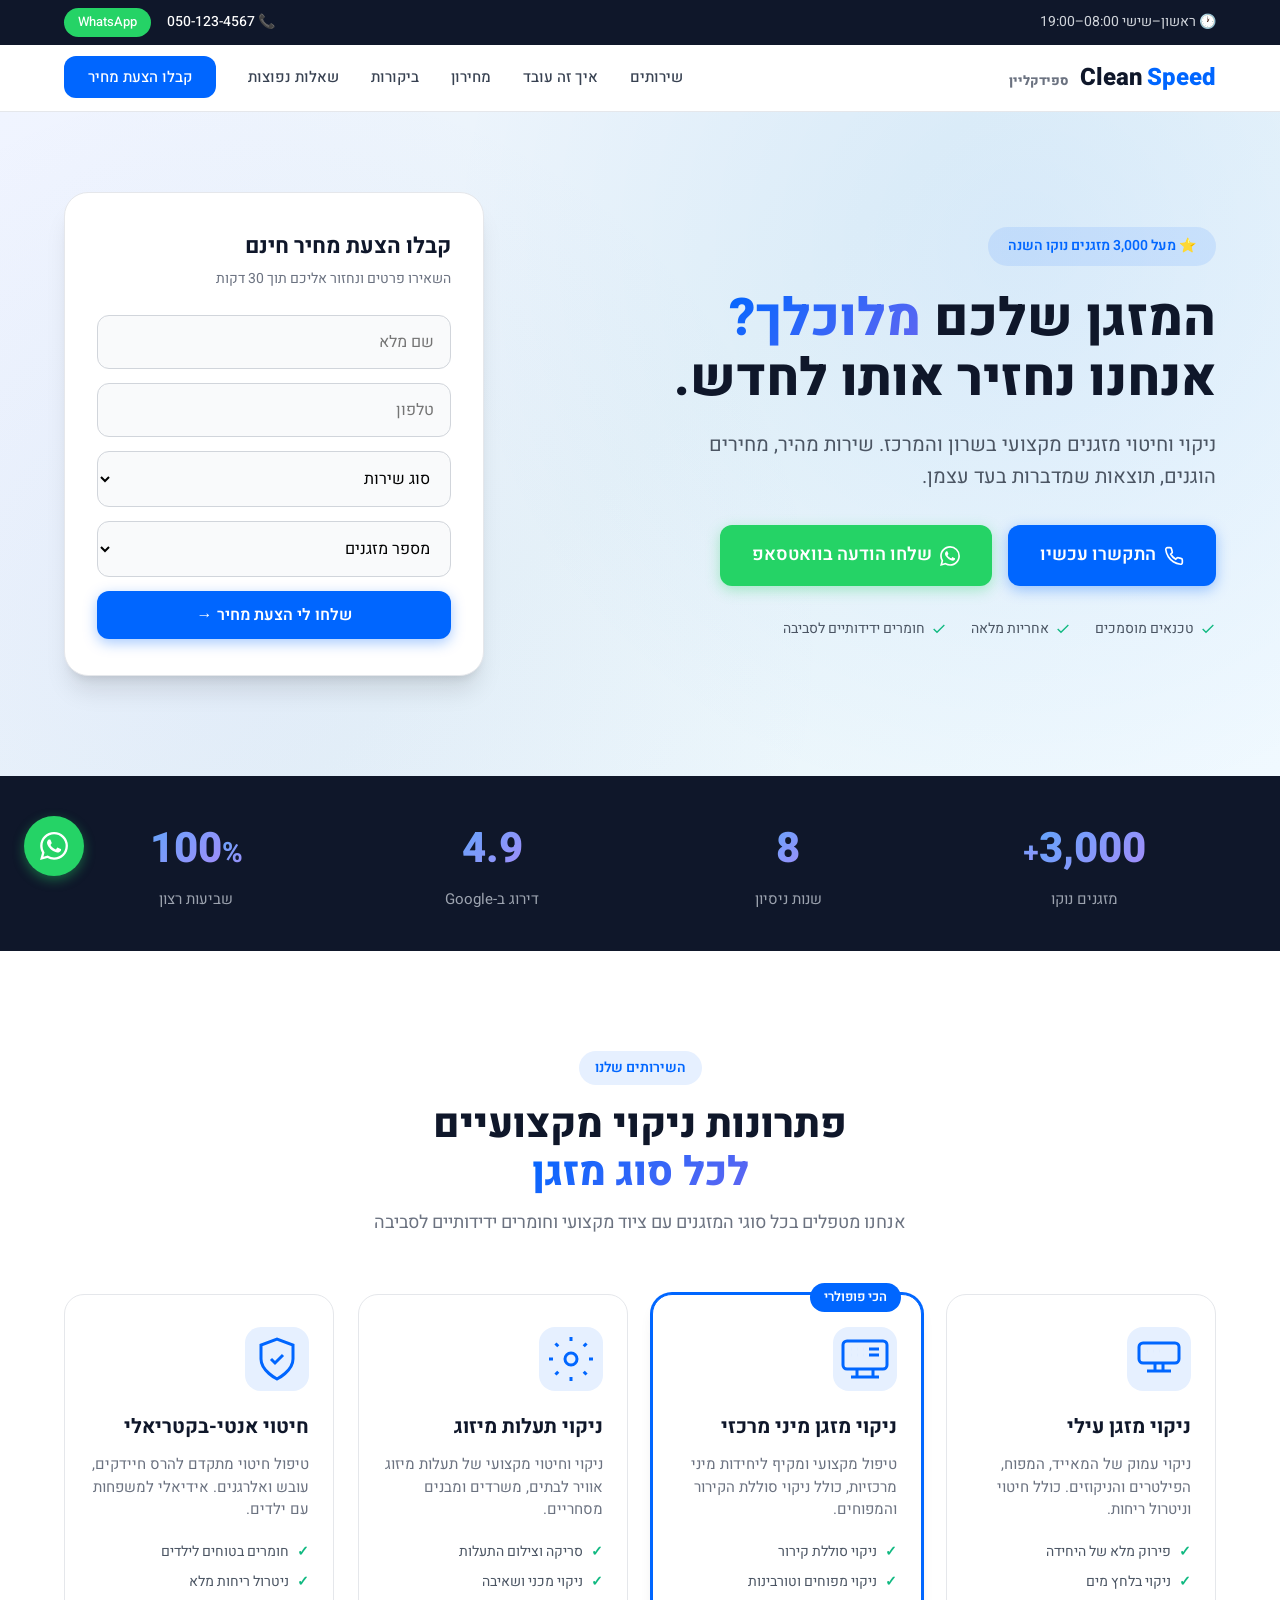
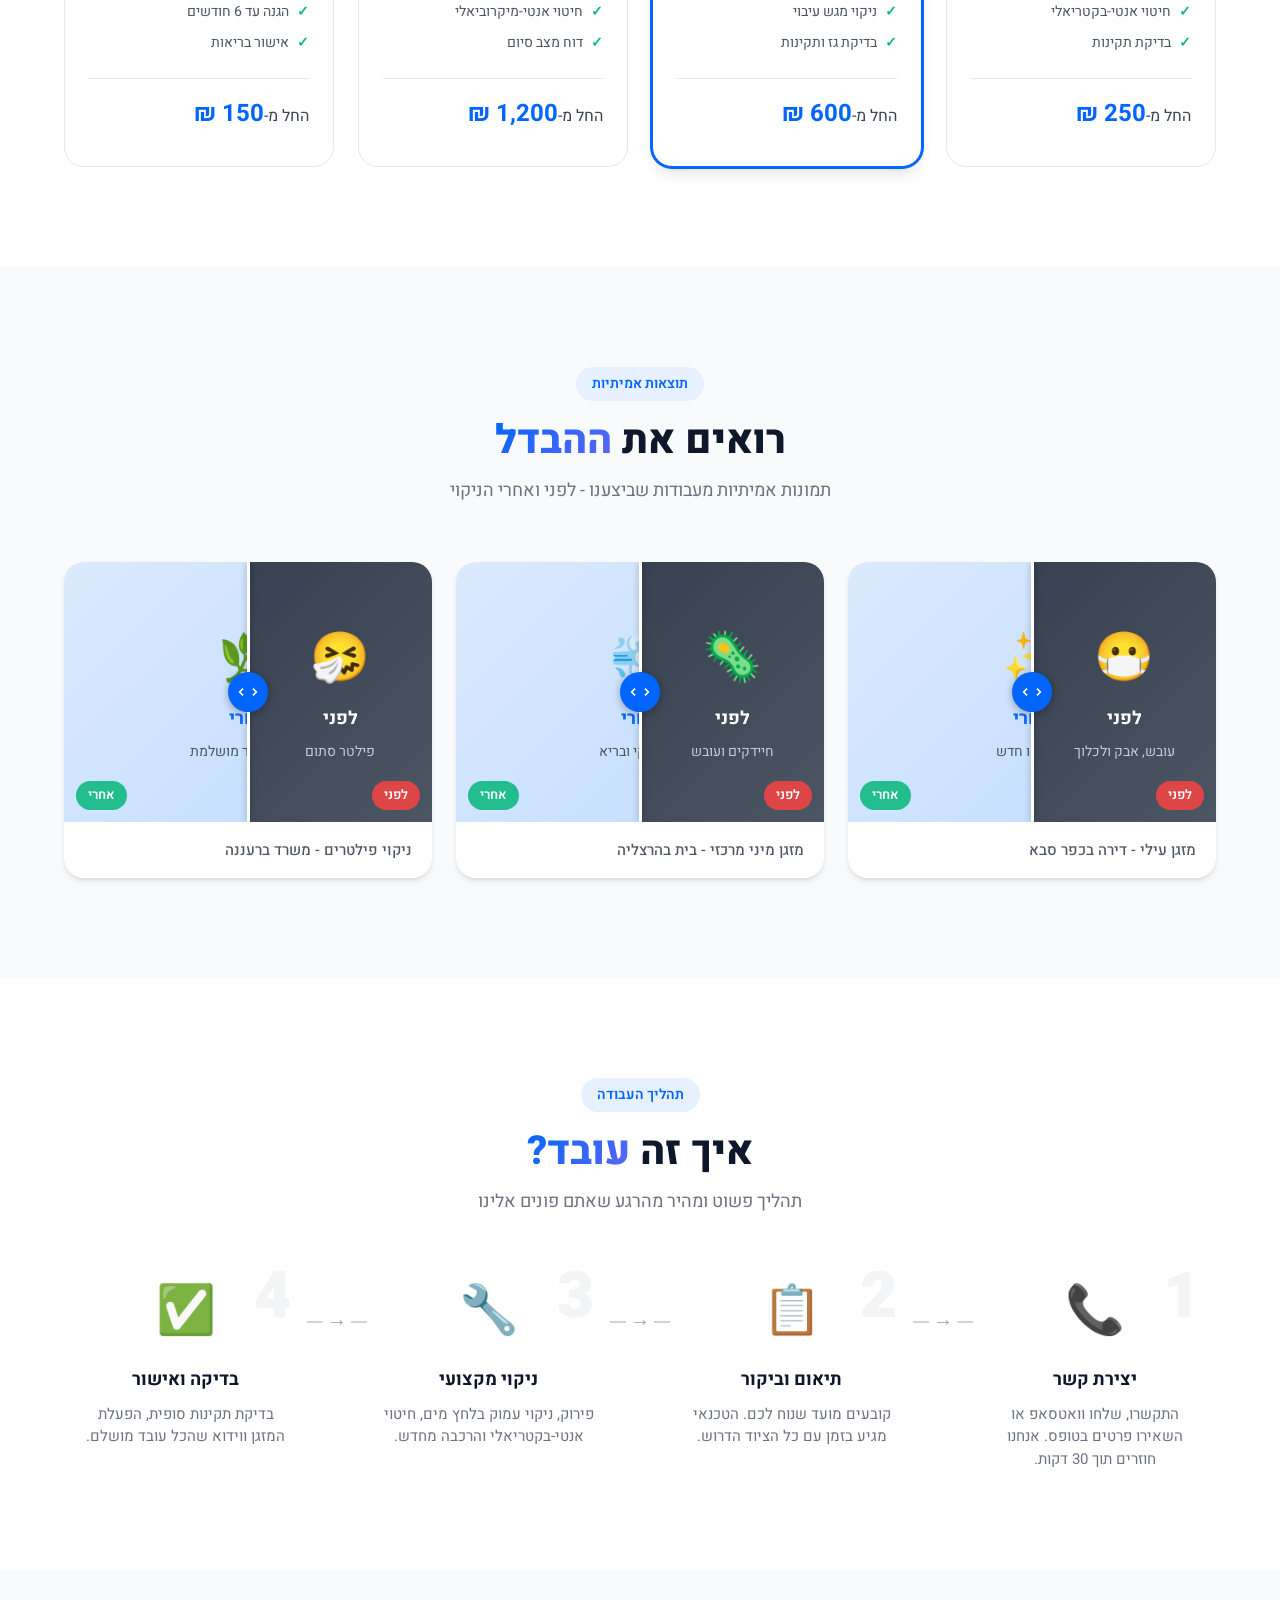
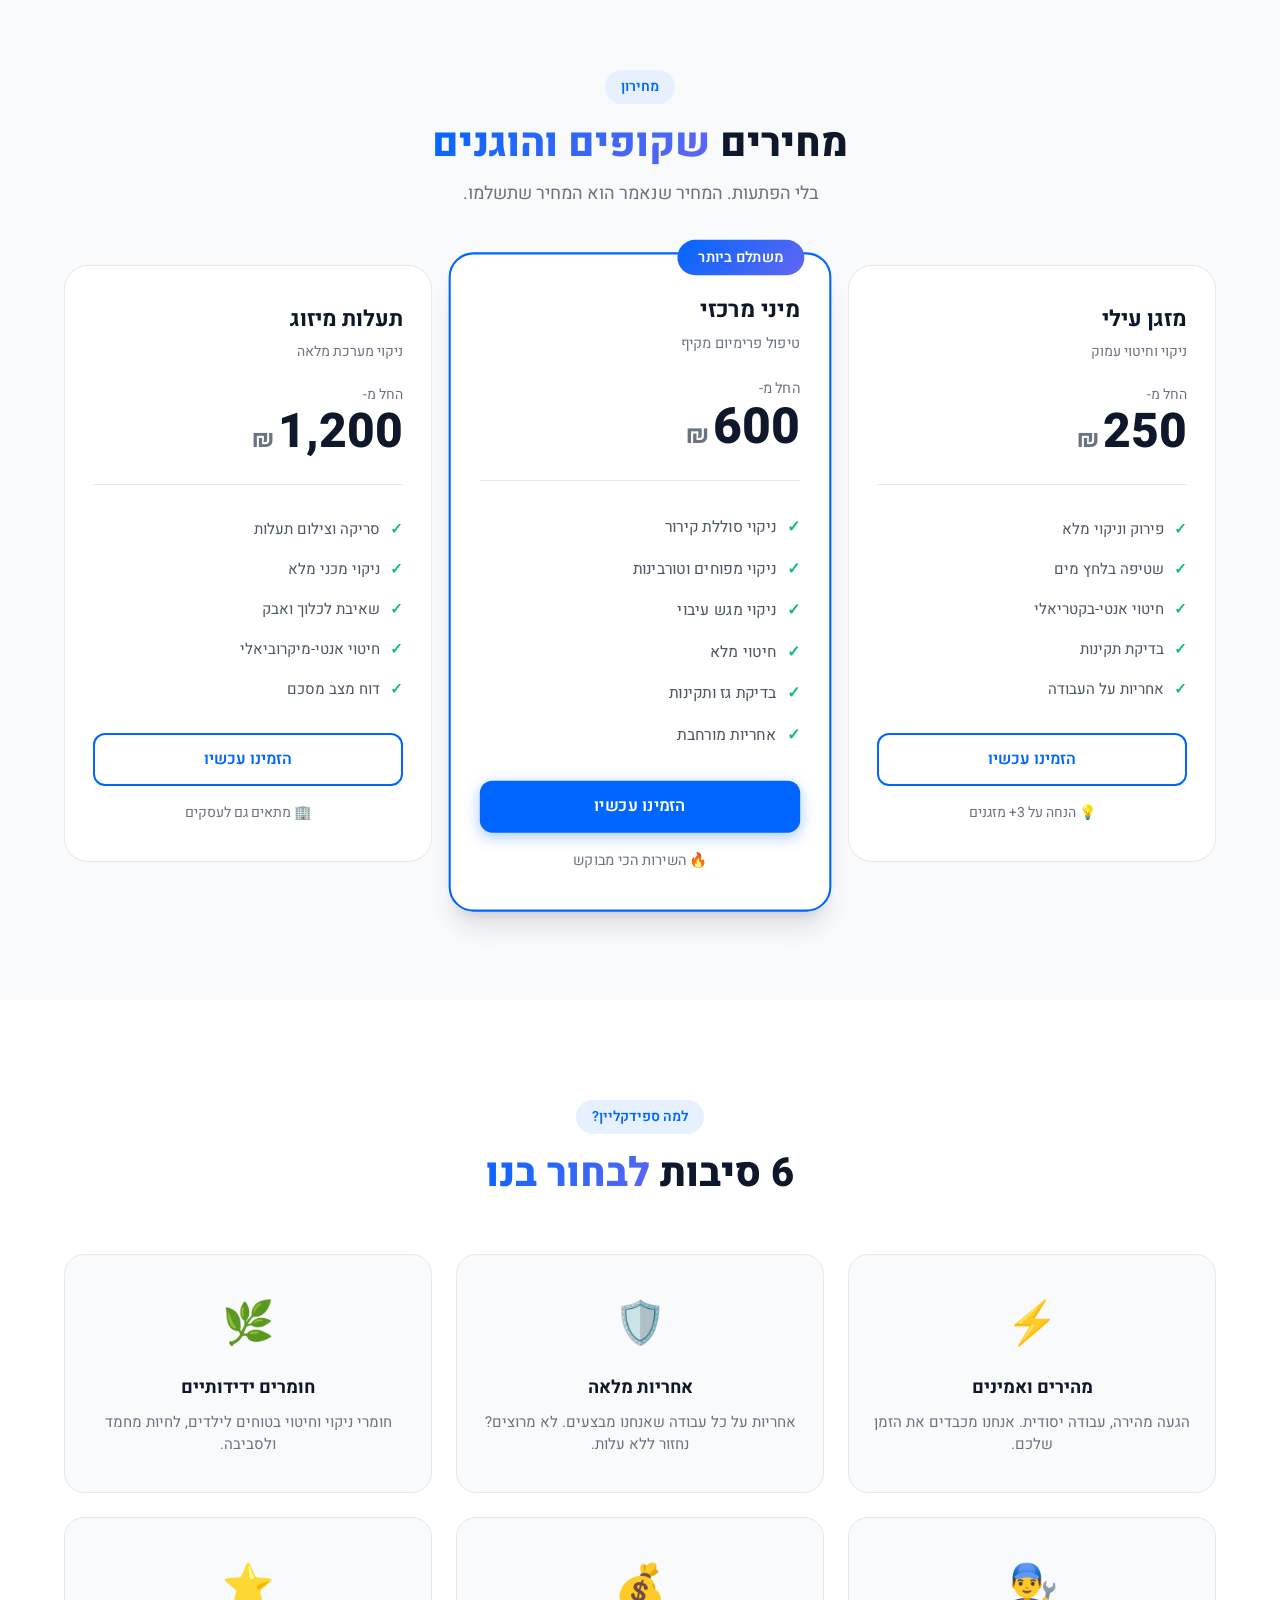
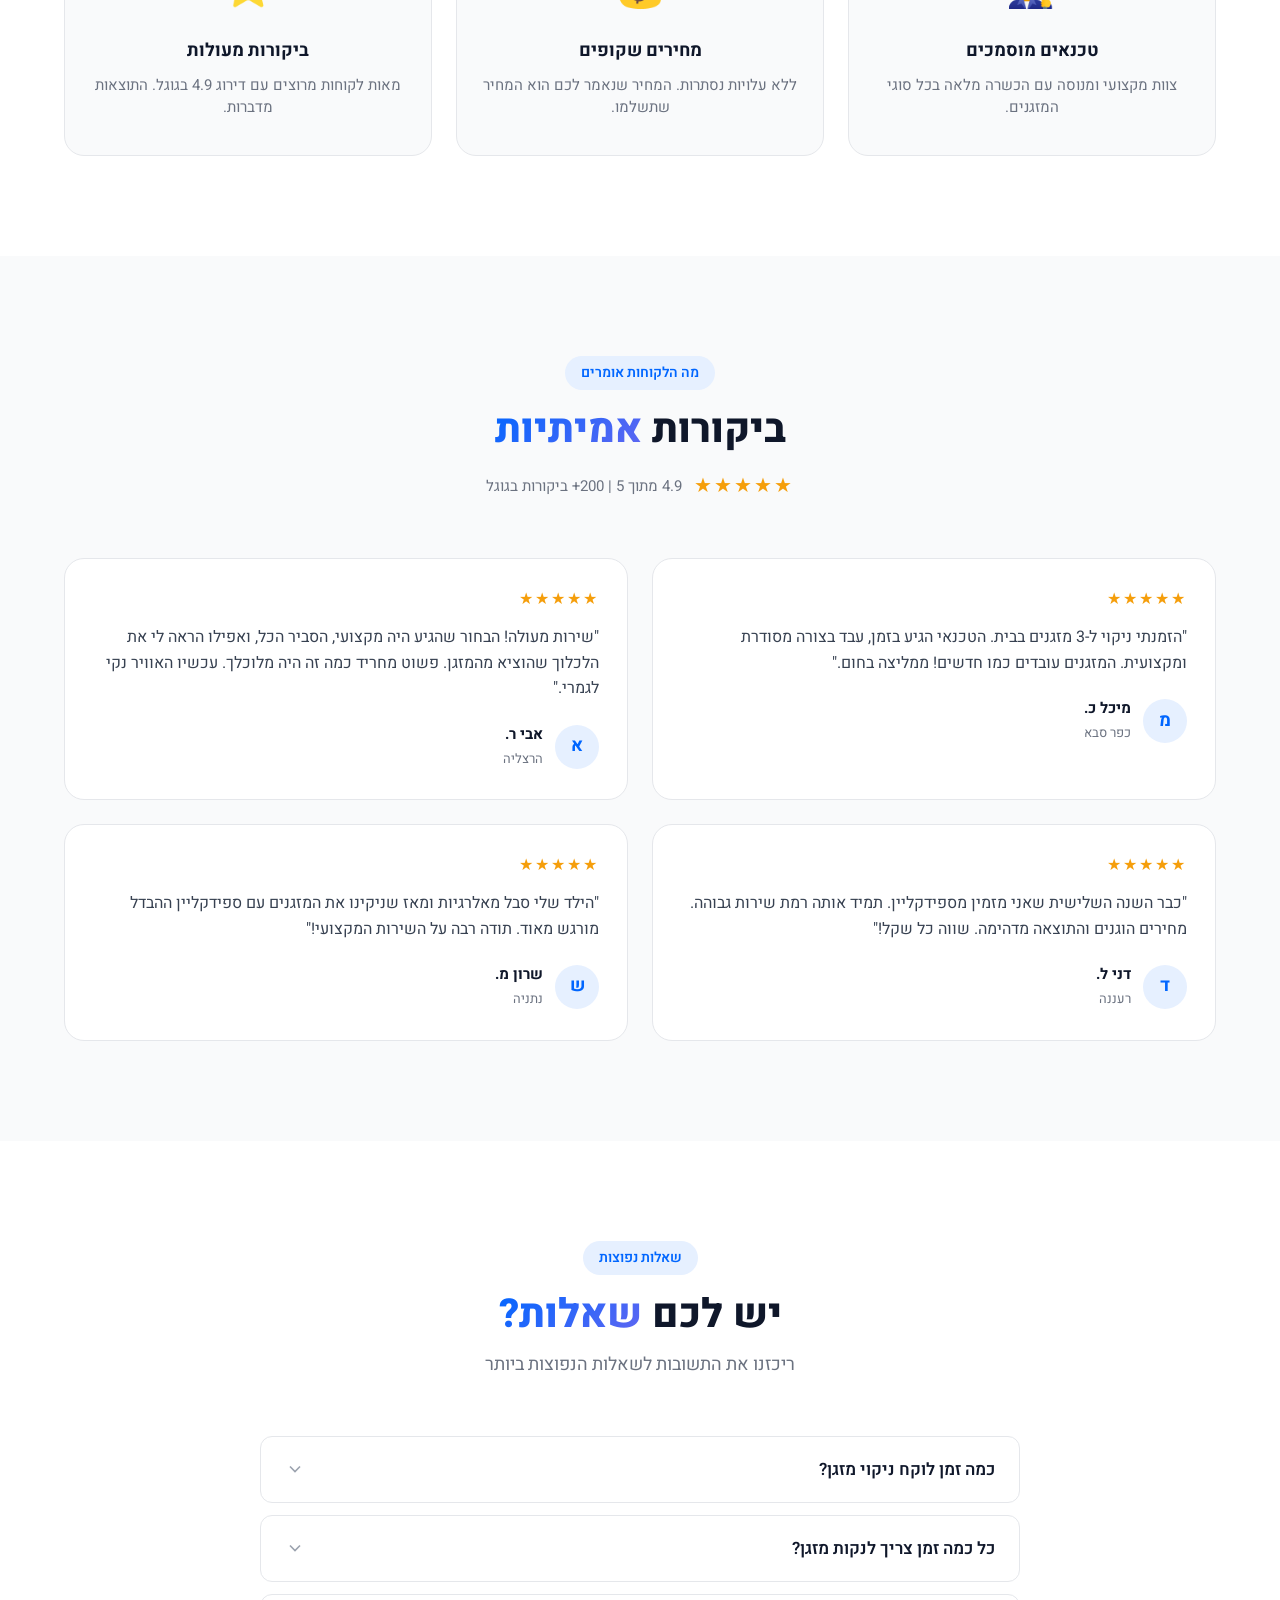
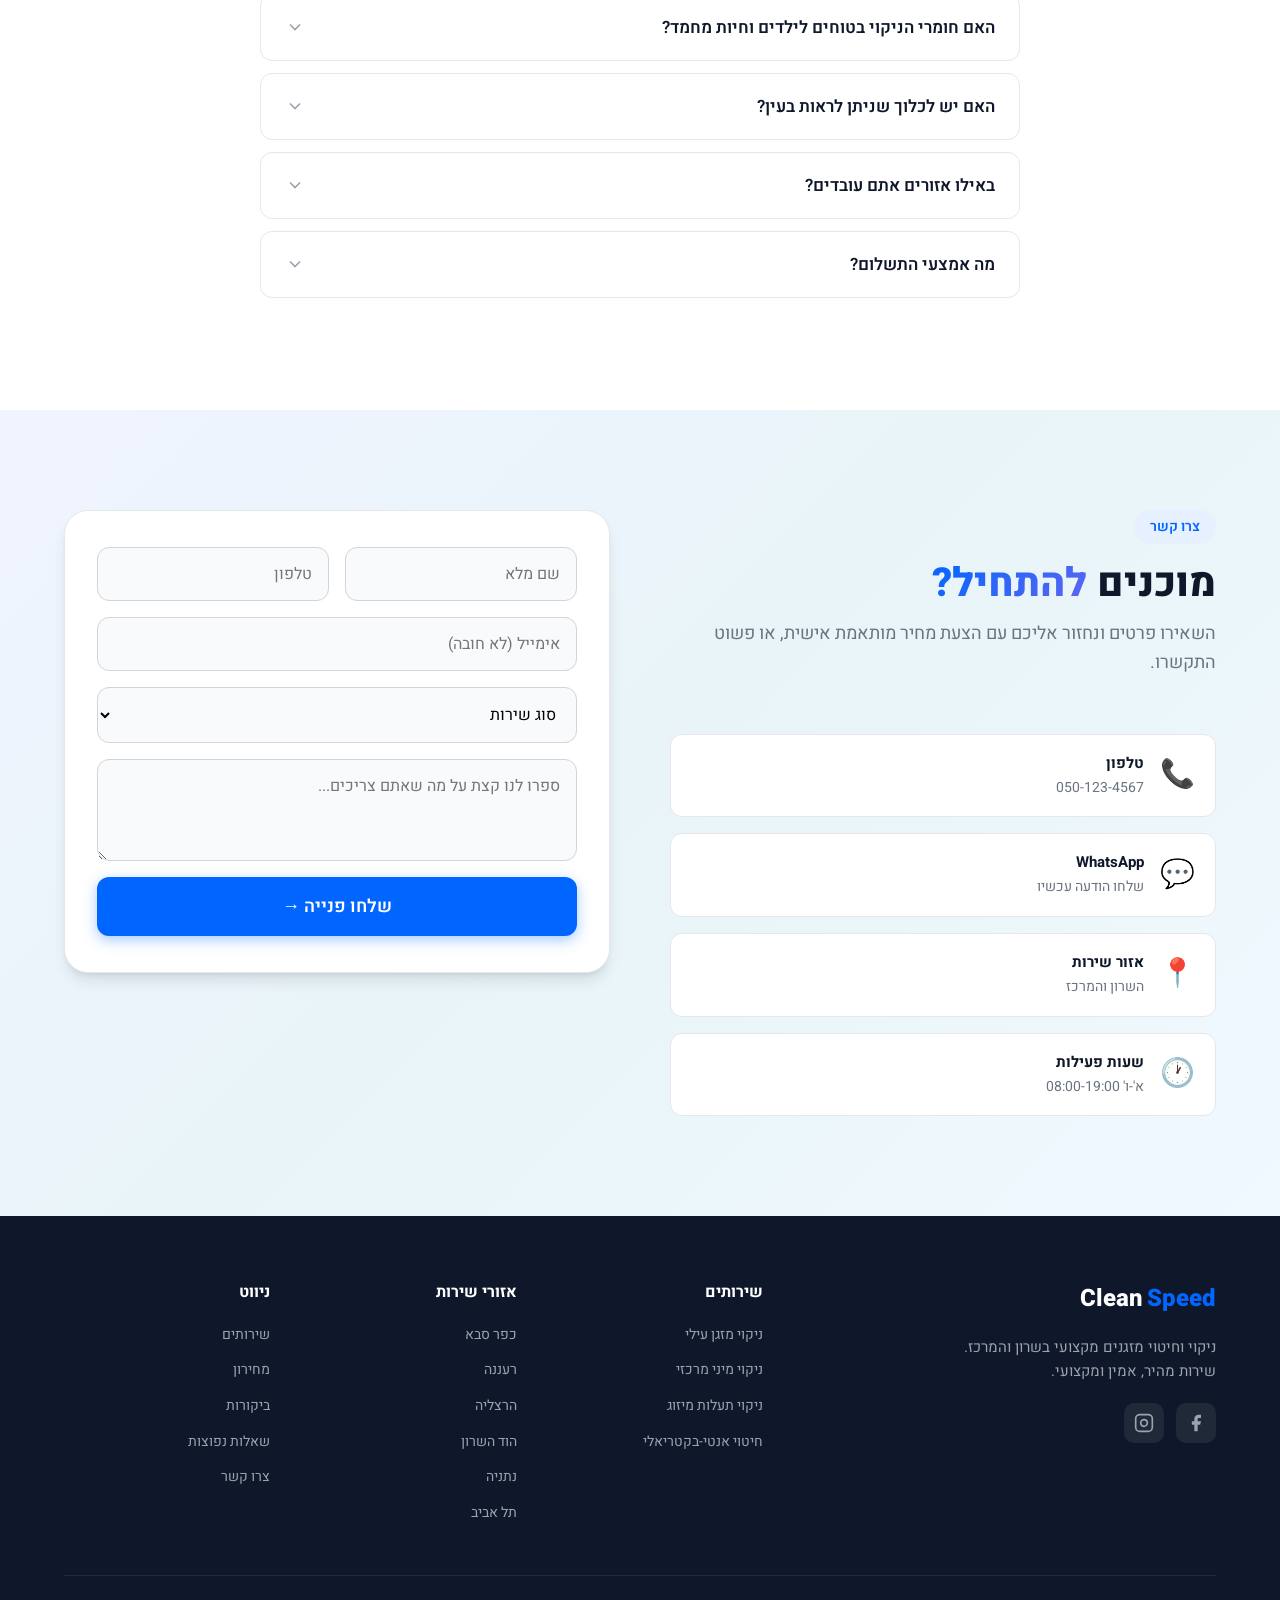
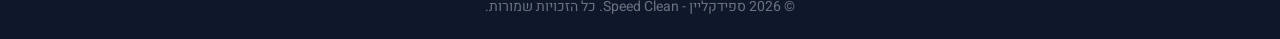
==== commit 03673ba6: "feat: add Google Tag Manager to both pages https://claude.ai/code/session_01UMfMaw9NzzkCRy3Nmn7qWp" ====
--- a/service/index.html
+++ b/service/index.html
@@ -1,6 +1,13 @@
 <!DOCTYPE html>
 <html lang="he" dir="rtl">
 <head>
+  <!-- Google Tag Manager -->
+  <script>(function(w,d,s,l,i){w[l]=w[l]||[];w[l].push({'gtm.start':
+  new Date().getTime(),event:'gtm.js'});var f=d.getElementsByTagName(s)[0],
+  j=d.createElement(s),dl=l!='dataLayer'?'&l='+l:'';j.async=true;j.src=
+  'https://www.googletagmanager.com/gtm.js?id='+i+dl;f.parentNode.insertBefore(j,f);
+  })(window,document,'script','dataLayer','GTM-K5Q3H2Q8');</script>
+  <!-- End Google Tag Manager -->
   <meta charset="UTF-8" />
   <meta name="viewport" content="width=device-width, initial-scale=1.0" />
   <title>ספיד קלין | ניקוי וחיטוי מזגנים מקצועי - נשימה נקייה מתחילה כאן</title>
@@ -12,6 +19,10 @@
   <link rel="stylesheet" href="../style.css" />
 </head>
 <body>
+  <!-- Google Tag Manager (noscript) -->
+  <noscript><iframe src="https://www.googletagmanager.com/ns.html?id=GTM-K5Q3H2Q8"
+  height="0" width="0" style="display:none;visibility:hidden"></iframe></noscript>
+  <!-- End Google Tag Manager (noscript) -->
   <!-- Top Bar -->
   <div class="top-bar">
     <div class="container top-bar-inner">
--- a/style.css
+++ b/style.css
@@ -357,6 +357,10 @@
   transition: var(--transition);
   background: var(--gray-50);
 }
+input[type="tel"] {
+  direction: rtl;
+  text-align: right;
+}
 .hero-form input:focus,
 .hero-form select:focus {
   outline: none;
